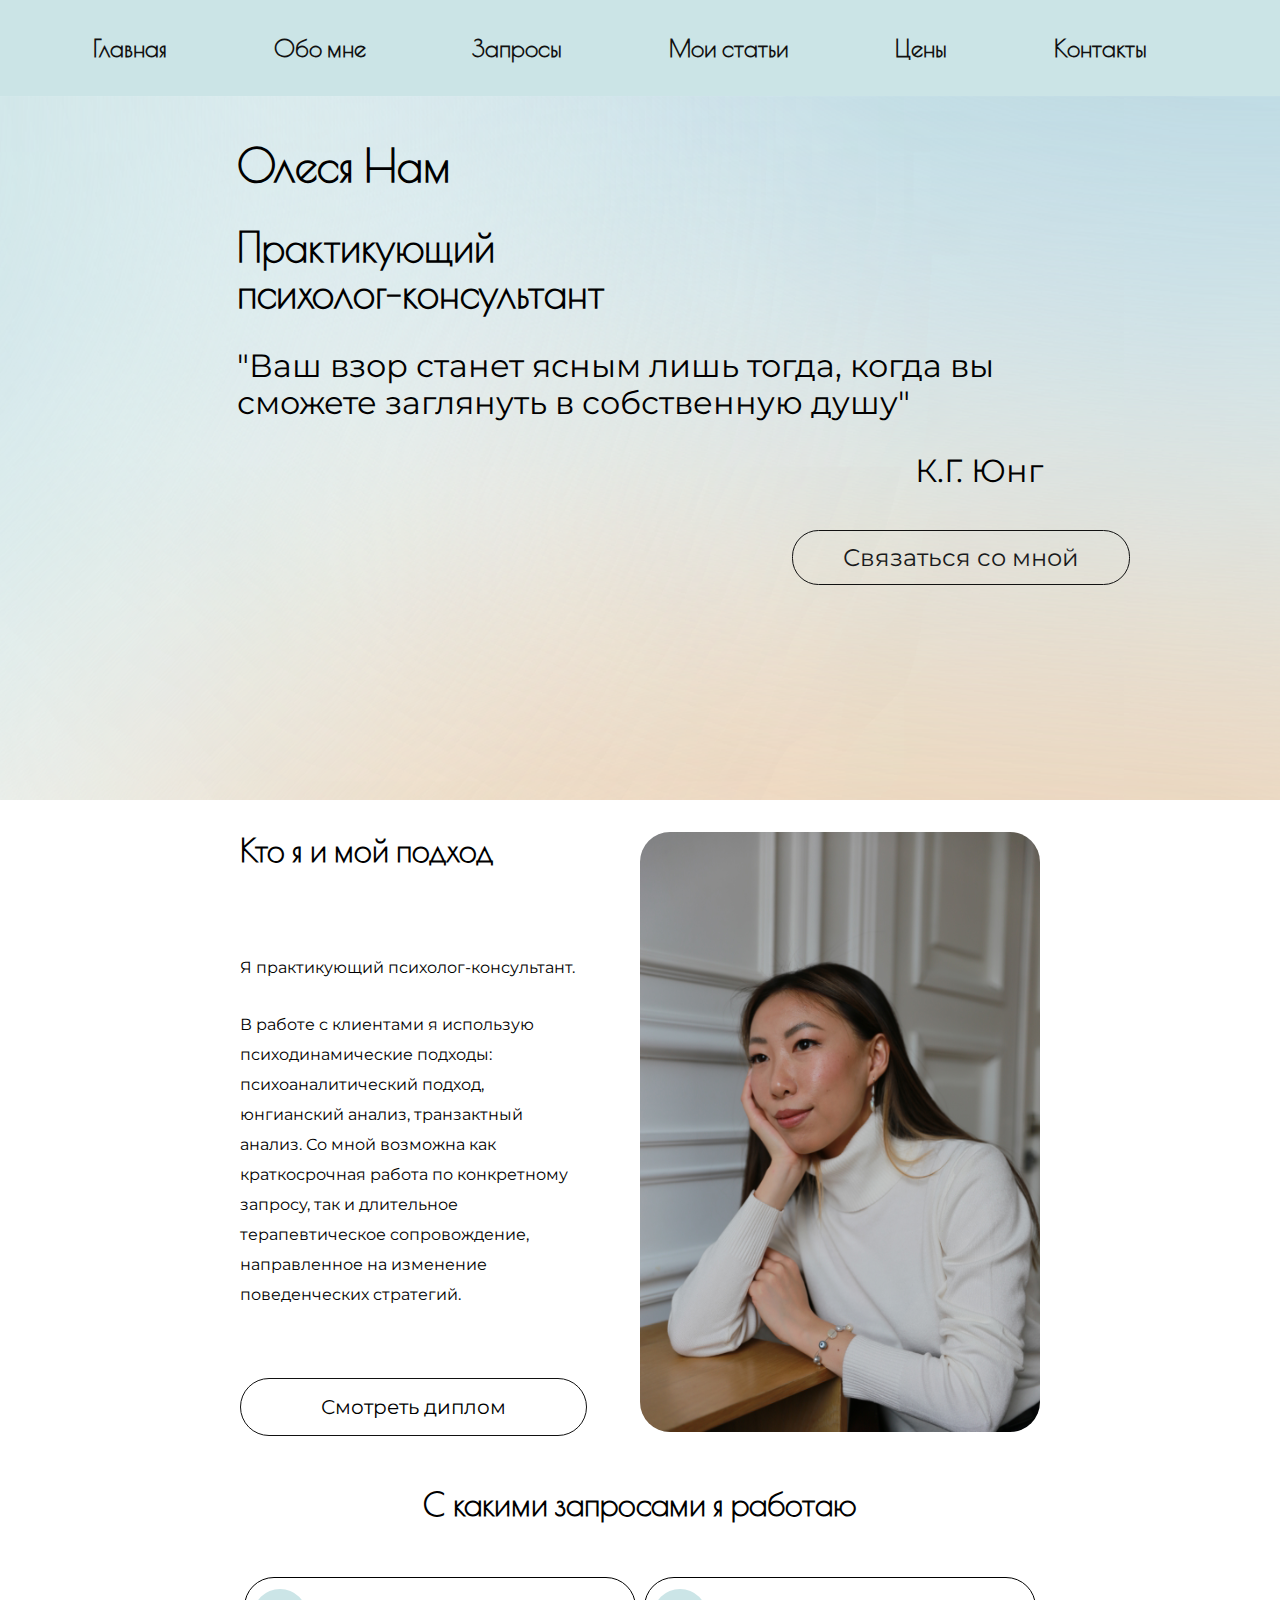
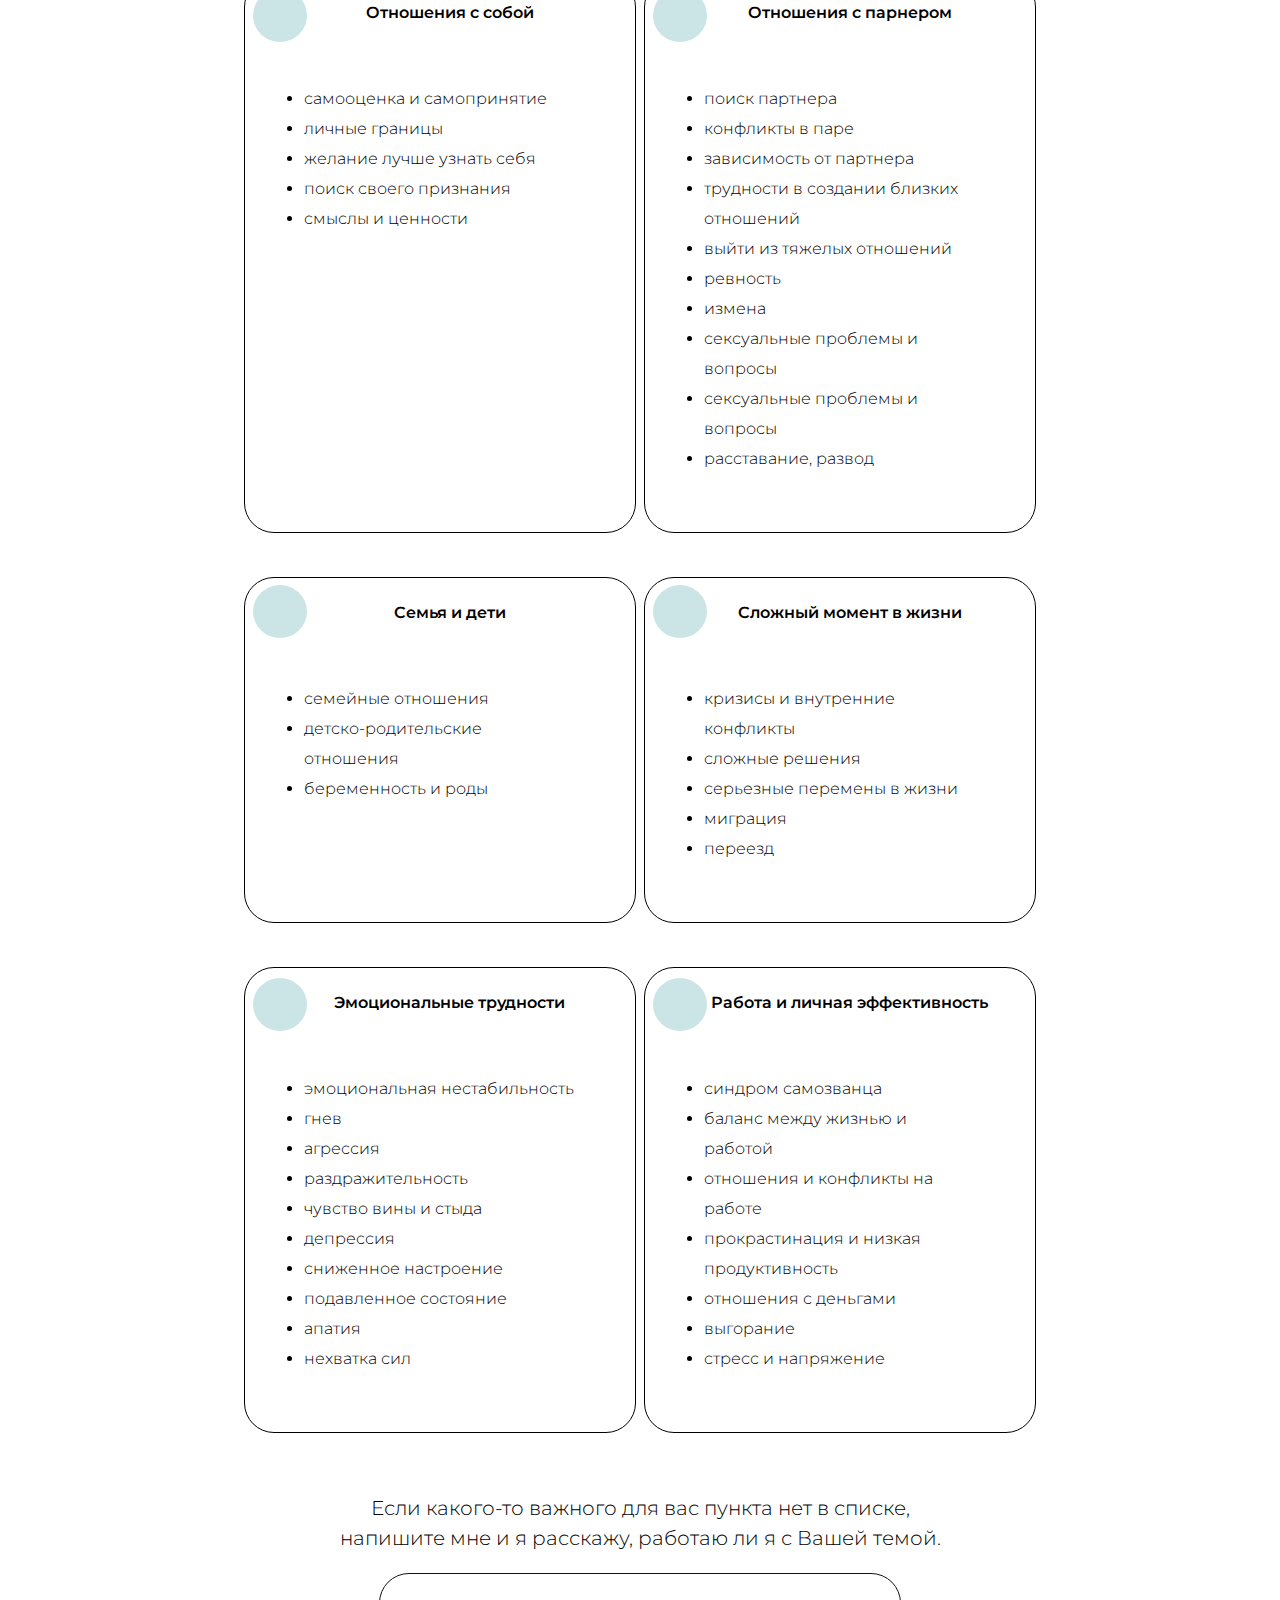
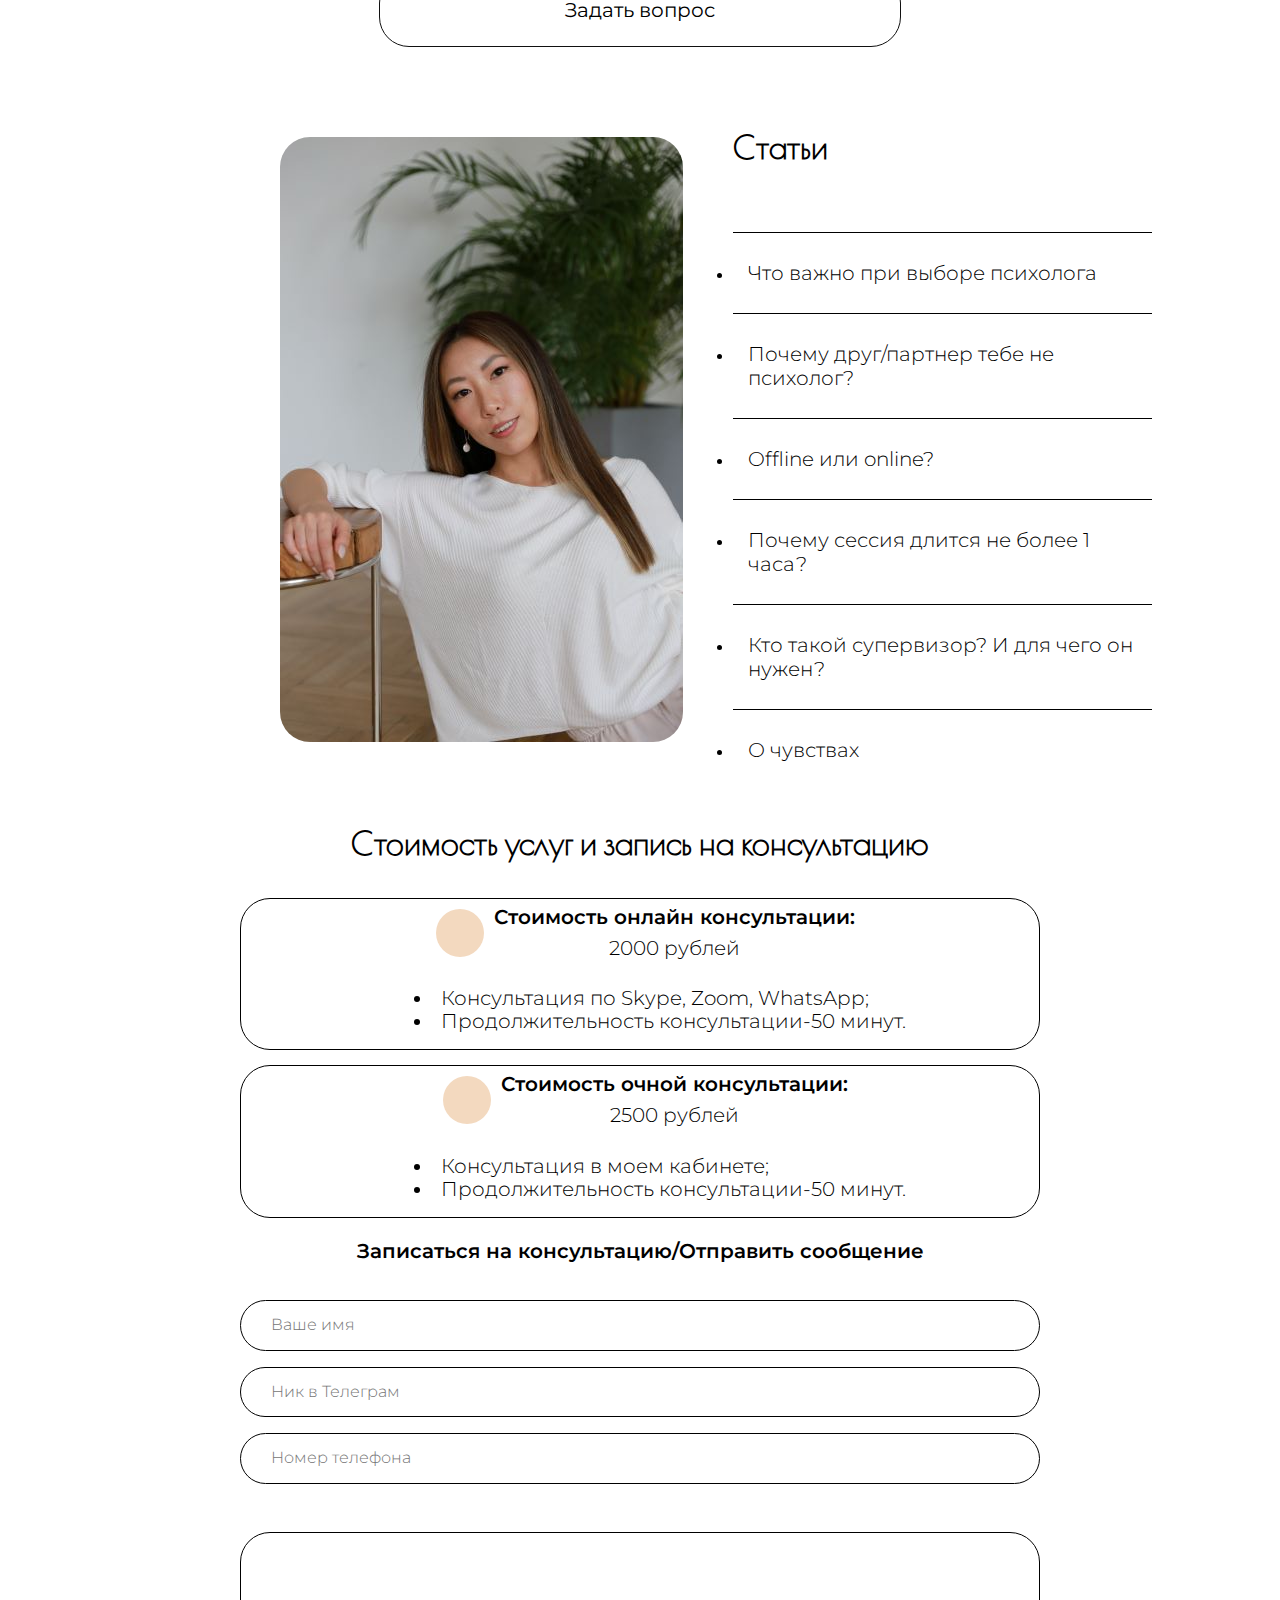
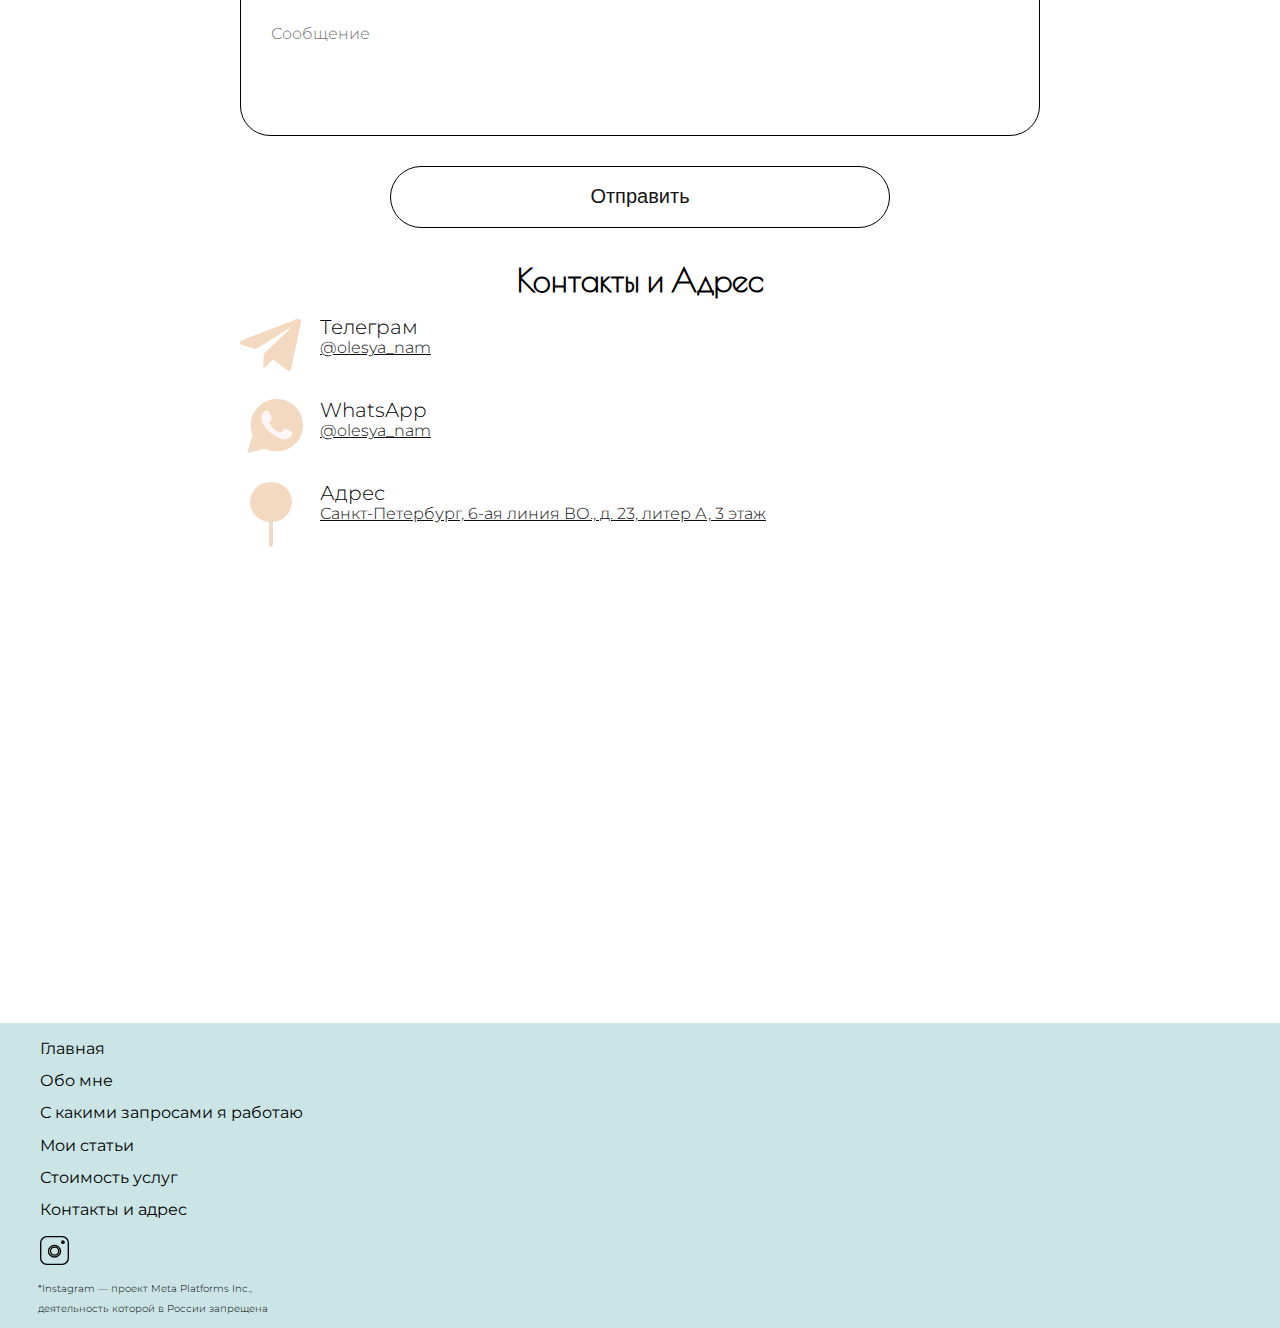
==== index.html @ f771e513 "add changes" ====
<!DOCTYPE html>
<html lang="ru">
  <head>
    <meta charset="UTF-8" />
    <meta http-equiv="X-UA-Compatible" content="IE=edge" />
    <meta name="viewport" content="width=device-width, initial-scale=1.0" />
    <link
      href="https://cdn.jsdelivr.net/npm/bootstrap@5.3.0-alpha3/dist/css/bootstrap.min.css"
      rel="stylesheet"
      integrity="sha384-KK94CHFLLe+nY2dmCWGMq91rCGa5gtU4mk92HdvYe+M/SXH301p5ILy+dN9+nJOZ"
      crossorigin="anonymous" />
    <link rel="stylesheet" href="assets/styles/normalize.css" />
    <link rel="stylesheet" href="assets/styles/style.css" />
    <link rel="preconnect" href="https://fonts.googleapis.com" />
    <link rel="preconnect" href="https://fonts.gstatic.com" crossorigin />
    <link
      href="https://fonts.googleapis.com/css2?family=Montserrat:wght@300&family=Poiret+One&display=swap"
      rel="stylesheet" />
    <title>Олеся Нам</title>
  </head>

  <body>
    <!-- 1Й БЛОК НАЧАЛО-->
    <header id="block1">
      <nav class="nav__header">
        <ul class="nav-bar">
          <li class="nav-links"><a href="#" target="_blank">Главная</a></li>
          <li class="nav-links">
            <a href="#about_me" target="_blank">Обо мне</a>
          </li>
          <li class="nav-links">
            <a href="#requests" target="_blank">Запросы</a>
          </li>
          <li class="nav-links">
            <a href="#articles" target="_blank">Мои статьи</a>
          </li>
          <li class="nav-links"><a href="#price" target="_blank">Цены</a></li>
          <li class="nav-links">
            <a href="#contacts" target="_blank">Контакты</a>
          </li>
        </ul>
      </nav>
      <!-- Гамбургер-меню...-->
      <div class="hamburger-menu">
        <input id="menu__toggle" type="checkbox" />
        <label class="menu__btn-header" for="menu__toggle">
          <span></span>
        </label>
        <ul class="menu__box">
          <li>
            <a class="menu__item menu__item-burg-2" href="#" target="_blank"
              >главная</a
            >
          </li>
          <li>
            <a
              class="menu__item menu__item-burg"
              href="#about_me"
              target="_blank"
              >обо мне</a
            >
          </li>
          <li>
            <a
              class="menu__item menu__item-burg"
              href="#requests"
              target="_blank"
              >с какими запросами я работаю</a
            >
          </li>
          <li>
            <a
              class="menu__item menu__item-burg"
              href="#articles"
              target="_blank"
              >мои статьи</a
            >
          </li>
          <li>
            <a class="menu__item menu__item-burg" href="#price" target="_blank"
              >цены</a
            >
          </li>
          <li>
            <a
              class="menu__item menu__item-burg"
              href="#contacts"
              target="_blank"
              >Контакты</a
            >
          </li>
        </ul>
      </div>

      <div class="section-1st-block">
        <div class="presentation">
          <div class="presentation presentation__name">Олеся Нам</div>
          <div class="presentation presentation__profession">
            <div class="presentation__profession-1">Практикующий</div>
            <div class="presentation__profession-2">психолог-консультант</div>
          </div>
          <blockquote class="presentation presentation__quote">
            "Ваш взор станет ясным лишь тогда, когда вы сможете заглянуть в
            собственную душу"
          </blockquote>
          <div class="presentation presentation__quote-author">К.Г. Юнг</div>
        </div>
        <div class="btn__presentation-block">
          <a
            class="btn btn__presentation"
            href="https://wa.me/9319704580"
            target="_blank"
            >Связаться со мной</a
          >
        </div>
      </div>
    </header>
    <!-- блок ОБО МНЕ -->
    <section id="about_me" class="about_me">
      <div class="container">
        <div class="information">
          <h2>Кто я и мой подход</h2>
          <div class="text">
            <p>Я практикующий психолог-консультант.</p>
            <p>
              В работе с клиентами я использую психодинамические подходы:
              психоаналитический подход, юнгианский анализ, транзактный анализ.
              Со мной возможна как краткосрочная работа по конкретному запросу,
              так и длительное терапевтическое сопровождение, направленное на
              изменение поведенческих стратегий.
            </p>
          </div>

          <a href="./indexdiplom.html">Смотреть диплом</a>
        </div>
        <div class="photo">
          <img src="assets/images/IMG_8323.JPG" alt="photo of Lesya" />
        </div>
      </div>
    </section>
    <!-- конец блока ОБО МНЕ -->
    <!-- блок С КАКИМИ ЗАПРОСАМИ Я РАБОТАЮ-->

    <section id="requests" class="i_work_with">
      <div class="container">
        <h2>С какими запросами я работаю</h2>

        <div class="cards">
          <div class="card self">
            <svg
              class="ellipse_blue"
              width="54"
              height="54"
              viewBox="0 0 54 54"
              fill="none"
              xmlns="http://www.w3.org/2000/svg">
              <ellipse cx="27" cy="26.5" rx="27" ry="26.5" fill="#CBE5E7" />
            </svg>
            <h3>Отношения с собой</h3>
            <ul class="list">
              <li>самооценка и самопринятие</li>
              <li>личные границы</li>
              <li>желание лучше узнать себя</li>
              <li>поиск своего признания</li>
              <li>смыслы и ценности</li>
            </ul>
          </div>

          <div class="card partner">
            <svg
              class="ellipse_blue"
              width="54"
              height="54"
              viewBox="0 0 54 54"
              fill="none"
              xmlns="http://www.w3.org/2000/svg">
              <ellipse cx="27" cy="26.5" rx="27" ry="26.5" fill="#CBE5E7" />
            </svg>
            <h3>Отношения с парнером</h3>
            <ul class="list">
              <li>поиск партнера</li>
              <li>конфликты в паре</li>
              <li>зависимость от партнера</li>
              <li>трудности в создании близких отношений</li>
              <li>выйти из тяжелых отношений</li>
              <li>ревность</li>
              <li>измена</li>
              <li>сексуальные проблемы и вопросы</li>
              <li>сексуальные проблемы и вопросы</li>
              <li>расставание, развод</li>
            </ul>
          </div>
          <div class="card family">
            <svg
              class="ellipse_blue"
              width="54"
              height="54"
              viewBox="0 0 54 54"
              fill="none"
              xmlns="http://www.w3.org/2000/svg">
              <ellipse cx="27" cy="26.5" rx="27" ry="26.5" fill="#CBE5E7" />
            </svg>
            <h3>Семья и дети</h3>
            <ul class="list">
              <li>семейные отношения</li>
              <li>детско-родительские отношения</li>
              <li>беременность и роды</li>
            </ul>
          </div>

          <div class="card hard-time">
            <svg
              class="ellipse_blue"
              width="54"
              height="54"
              viewBox="0 0 54 54"
              fill="none"
              xmlns="http://www.w3.org/2000/svg">
              <ellipse cx="27" cy="26.5" rx="27" ry="26.5" fill="#CBE5E7" />
            </svg>
            <h3>Сложный момент в жизни</h3>
            <ul class="list">
              <li>кризисы и внутренние конфликты</li>
              <li>сложные решения</li>
              <li>серьезные перемены в жизни</li>
              <li>миграция</li>
              <li>переезд</li>
            </ul>
          </div>

          <div class="card emotions">
            <svg
              class="ellipse_blue"
              width="54"
              height="54"
              viewBox="0 0 54 54"
              fill="none"
              xmlns="http://www.w3.org/2000/svg">
              <ellipse cx="27" cy="26.5" rx="27" ry="26.5" fill="#CBE5E7" />
            </svg>
            <h3>Эмоциональные трудности</h3>
            <ul class="list">
              <li>эмоциональная нестабильность</li>
              <li>гнев</li>
              <li>агрессия</li>
              <li>раздражительность</li>
              <li>чувство вины и стыда</li>
              <li>депрессия</li>
              <li>сниженное настроение</li>
              <li>подавленное состояние</li>
              <li>апатия</li>
              <li>нехватка сил</li>
            </ul>
          </div>

          <div class="card work">
            <svg
              class="ellipse_blue"
              width="54"
              height="54"
              viewBox="0 0 54 54"
              fill="none"
              xmlns="http://www.w3.org/2000/svg">
              <ellipse cx="27" cy="26.5" rx="27" ry="26.5" fill="#CBE5E7" />
            </svg>
            <h3>Работа и личная эффективность</h3>
            <ul class="list">
              <li>синдром самозванца</li>
              <li>баланс между жизнью и работой</li>
              <li>отношения и конфликты на работе</li>
              <li>прокрастинация и низкая продуктивность</li>
              <li>отношения с деньгами</li>
              <li>выгорание</li>
              <li>стресс и напряжение</li>
            </ul>
          </div>
        </div>
        <div class="question">
          <p>
            Если какого-то важного для вас пункта нет в списке, напишите мне и я
            расскажу, работаю ли я с Вашей темой.
          </p>

          <a href="#contacts">Задать вопрос</a>
        </div>
      </div>
    </section>
    <!-- конец блока С КАКИМИ ЗАПРОСАМИ Я РАБОТАЮ-->

    <!--Начало блока Отзывы-->

    <div id="feedbacks">
      <div class="feedbacks-text">
        <h2 class="feedbacks-text__h2">Отзывы</h2>
      </div>

      <div class="feedbacks">
        <div class="container-sm align-items-center">
          <div id="carouselExample" class="carousel slide">
            <div class="carousel-inner">
              <div class="carousel-item active">
                <div class="row row-cols-3">
                  <div class="col">
                    <img
                      src="assets/images/feedbacks.png"
                      class="d-block w-100"
                      alt="feedback" />
                  </div>
                  <div class="col">
                    <img
                      src="assets/images/feedbacks.png"
                      class="d-block w-100"
                      alt="feedback" />
                  </div>
                  <div class="col">
                    <img
                      src="assets/images/feedbacks.png"
                      class="d-block w-100"
                      alt="feedback" />
                  </div>
                </div>
              </div>
              <div class="carousel-item">
                <div class="row row-cols-3">
                  <div class="col">
                    <img
                      src="assets/images/feedbacks.png"
                      class="d-block w-100"
                      alt="feedback" />
                  </div>
                  <div class="col">
                    <img
                      src="assets/images/feedbacks.png"
                      class="d-block w-100"
                      alt="feedback" />
                  </div>
                  <div class="col">
                    <img
                      src="assets/images/feedbacks.png"
                      class="d-block w-100"
                      alt="feedback" />
                  </div>
                </div>
              </div>
              <div class="carousel-item">
                <div class="row row-cols-3">
                  <div class="col">
                    <img
                      src="assets/images/feedbacks.png"
                      class="d-block w-100"
                      alt="feedback" />
                  </div>
                  <div class="col">
                    <img
                      src="assets/images/feedbacks.png"
                      class="d-block w-100"
                      alt="feedback" />
                  </div>
                  <div class="col">
                    <img
                      src="assets/images/feedbacks.png"
                      class="d-block w-100"
                      alt="feedback" />
                  </div>
                </div>
              </div>
            </div>
            <button
              class="carousel-control-prev"
              type="button"
              data-bs-target="#carouselExample"
              data-bs-slide="prev">
              <span
                class="carousel-control-prev-icon"
                aria-hidden="true"></span>
              <span class="visually-hidden">Previous</span>
            </button>
            <button
              class="carousel-control-next"
              type="button"
              data-bs-target="#carouselExample"
              data-bs-slide="next">
              <span
                class="carousel-control-next-icon"
                aria-hidden="true"></span>
              <span class="visually-hidden">Next</span>
            </button>
          </div>
        </div>
      </div>

      <div class="feedbacks-tablet">
        <div class="container-sm align-items-center">
          <div id="carouselExample2" class="carousel slide">
            <div class="carousel-inner">
              <div class="carousel-item active">
                <div class="row row-cols-2">
                  <div class="col">
                    <img
                      src="assets/images/feedbacks.png"
                      class="d-block w-100"
                      alt="feedback" />
                  </div>
                  <div class="col">
                    <img
                      src="assets/images/feedbacks.png"
                      class="d-block w-100"
                      alt="feedback" />
                  </div>
                </div>
              </div>
              <div class="carousel-item">
                <div class="row row-cols-2">
                  <div class="col">
                    <img
                      src="assets/images/feedbacks.png"
                      class="d-block w-100"
                      alt="feedback" />
                  </div>
                  <div class="col">
                    <img
                      src="assets/images/feedbacks.png"
                      class="d-block w-100"
                      alt="feedback" />
                  </div>
                </div>
              </div>
              <div class="carousel-item">
                <div class="row row-cols-2">
                  <div class="col">
                    <img
                      src="assets/images/feedbacks.png"
                      class="d-block w-100"
                      alt="feedback" />
                  </div>
                  <div class="col">
                    <img
                      src="assets/images/feedbacks.png"
                      class="d-block w-100"
                      alt="feedback" />
                  </div>
                </div>
              </div>
            </div>
            <button
              class="carousel-control-prev"
              type="button"
              data-bs-target="#carouselExample2"
              data-bs-slide="prev">
              <span
                class="carousel-control-prev-icon"
                aria-hidden="true"></span>
              <span class="visually-hidden">Previous</span>
            </button>
            <button
              class="carousel-control-next"
              type="button"
              data-bs-target="#carouselExample2"
              data-bs-slide="next">
              <span
                class="carousel-control-next-icon"
                aria-hidden="true"></span>
              <span class="visually-hidden">Next</span>
            </button>
          </div>
        </div>
      </div>

      <div class="feedbacks-phone">
        <div class="container-sm align-items-center">
          <div id="carouselExample3" class="carousel slide">
            <div class="carousel-inner">
              <div class="carousel-item active">
                <div class="row row-cols-1">
                  <div class="col">
                    <img
                      src="assets/images/feedbacks-f.png"
                      class="d-block w-100"
                      alt="feedback" />
                  </div>
                </div>
              </div>
              <div class="carousel-item">
                <div class="row row-cols-1">
                  <div class="col">
                    <img
                      src="assets/images/feedbacks-f.png"
                      class="d-block w-100"
                      alt="feedback" />
                  </div>
                </div>
              </div>
              <div class="carousel-item">
                <div class="row row-cols-1">
                  <div class="col img1">
                    <img
                      src="assets/images/feedbacks-f.png"
                      class="d-block w-100"
                      alt="feedback" />
                  </div>
                </div>
              </div>
            </div>
            <button
              class="carousel-control-prev"
              type="button"
              data-bs-target="#carouselExample3"
              data-bs-slide="prev">
              <span
                class="carousel-control-prev-icon"
                aria-hidden="true"></span>
              <span class="visually-hidden">Previous</span>
            </button>
            <button
              class="carousel-control-next"
              type="button"
              data-bs-target="#carouselExample3"
              data-bs-slide="next">
              <span
                class="carousel-control-next-icon"
                aria-hidden="true"></span>
              <span class="visually-hidden">Next</span>
            </button>
          </div>
        </div>
      </div>
    </div>

    <!--Конец блока Отзывы-->

    <!-- Начало 5 блока Катя -->
    <div id="articles">
      <div class="article-wrapper">
        <div class="img">
          <img
            class="img__article"
            src="assets/images/IMG_8324.jpg"
            alt="Фотография Олеси" />
        </div>
        <div class="article">
          <h2 class="article__h2">Статьи</h2>
          <ul class="art">
            <li class="art__li">
              <a class="art__h" href="./index1.html" target="_blank"
                >Что важно при выборе психолога</a
              >
            </li>
            <li class="art__li">
              <a class="art__h" href="./index2.html" target="_blank"
                >Почему друг/партнер тебе не психолог?</a
              >
            </li>
            <li class="art__li">
              <a class="art__h" href="./index3.html" target="_blank"
                >Offline или online?</a
              >
            </li>
            <li class="art__li">
              <a class="art__h" href="./index4.html" target="_blank">
                Почему сессия длится не более 1 часа?</a
              >
            </li>
            <li class="art__li">
              <a class="art__h" href="./index5.html" target="_blank">
                Кто такой супервизор? И для чего он нужен?</a
              >
            </li>
            <li class="art__li">
              <a class="art__h" href="./index6.html" target="_blank"
                >О чувствах</a
              >
            </li>
          </ul>
        </div>
      </div>
    </div>
    <!-- Окончание 5 блока Катя -->

    <!--Начало Блока Стоимость (Анна Крючкова) -->

    <div id="price" class="container">
      <h2 class="price-h2">Стоимость услуг и запись на консультацию</h2>
      <!--Блок price-->
      <div class="price">
        <!--Вложенный блок price-online-->
        <div class="price-online">
          <!--Вложенный блок price-icon-->
          <div class="price-icon">
            <!--Элемент блока price-icon-->
            <img
              class="price-icon__price-icon-img"
              src="./assets/images/Ellipse9.svg"
              alt="Иконка" />
          </div>
          <!--Вложенный блок headline-price-->
          <div class="headline-price">
            <!--Элемент блока price-->
            <h3 class="price__h3">Стоимость онлайн консультации:</h3>
            <h4 class="price__h4">2000 рублей</h4>
          </div>
          <!--Вложенный блок details (БЭМ)*/-->
          <div class="details">
            <ul class="details__list">
              <li class="details__item">
                Консультация по Skype, Zoom, WhatsApp;
              </li>
              <li class="details__item">
                Продолжительность консультации-50 минут.
              </li>
            </ul>
          </div>
        </div>
        <!--/*Вложенный блок price-offline*/-->
        <div class="price-offline">
          <div class="price-icon">
            <img
              class="price-icon__price-icon-img"
              src="./assets/images/Ellipse9.svg"
              alt="Иконка" />
          </div>
          <div class="price__headline-price">
            <h3 class="price__h3">Стоимость очной консультации:</h3>
            <h4 class="price__h4">2500 рублей</h4>
          </div>
          <!--Вложенный блок details (БЭМ)*/-->
          <div class="details">
            <ul class="details__list">
              <li class="details__item">Консультация в моем кабинете;</li>
              <li class="details__item">
                Продолжительность консультации-50 минут.
              </li>
            </ul>
          </div>
        </div>
        <!--/*Вложенный блок form-accomodation*/-->
        <div class="form-accomodation">
          <div class="accomodation">
            <h3 class="price__h3">
              Записаться на консультацию/Отправить сообщение
            </h3>
          </div>
          <!--/*Вложенный блок form-accomodation-contacts*/-->
          <div class="form-accomodation-contacts">
            <div class="form-accomodation-contacts__name">
              <input type="text" class="input-name" placeholder="Ваше имя" />
            </div>

            <div class="form-accomodation-contacts__mail">
              <input
                type="text"
                class="input-mail"
                placeholder="Ник в Телеграм" />
            </div>

            <div class="form-accomodation-contacts__messenger">
              <input
                type="text"
                class="input-messenger"
                placeholder="Номер телефона" />
            </div>
          </div>
          <div class="form-accomodation-contacts__text-message">
            <input
              type="text"
              class="input-text-message"
              placeholder="Сообщение" />
          </div>
          <div class="form-accomodation-contacts__send-form">
            <button class="button-send-form">Отправить</button>
          </div>
        </div>
      </div>
    </div>
    <!--Окончание Блока Стоимость (Анна Крючкова) -->
    <!--Начало блока Contacts block-->
    <section class="contacts-block" id="contacts">
      <h2 class="contacts-block__title">Контакты и Адрес</h2>
      <img
        src="./assets/images/Телеграм.svg"
        alt="Телеграм"
        class="contacts-block__icon-1" />
      <img
        src="./assets/images/up.svg"
        alt="WhatsApp"
        class="contacts-block__icon-2" />
      <img
        src="./assets/images/Адрес.svg"
        alt="Адрес"
        class="contacts-block__icon-3" />
      <div class="contacts-block__social-media-1">
        <p class="contacts-block__text">Телеграм</p>
        <a
          href="https://t.me/olesya_nam"
          target="_blank"
          class="contacts-block__link"
          >@olesya_nam</a
        >
      </div>
      <div class="contacts-block__social-media-2">
        <p class="contacts-block__text">WhatsApp</p>
        <a
          href="https://wa.me/9319704580"
          target="_blank"
          class="contacts-block__link"
          >@olesya_nam</a
        >
      </div>
      <div class="contacts-block__social-media-3">
        <p class="contacts-block__text">Адрес</p>
        <a href="#map" class="contacts-block__link"
          >Санкт-Петербург, 6-ая линия ВО., д. 23, литер А, 3 этаж</a
        >
      </div>
      <div class="contacts-block__map">
        <iframe
          src="https://yandex.ru/map-widget/v1/?um=constructor%3Ab49593fc2a0d039268f9a0a605ade99fd08750a9d8d406e2eda9ea5788ca8ebf&amp;source=constructor"
          width="100%"
          height="100%"
          id="map"
          frameborder="0"></iframe>
      </div>
    </section>
    <!--окончание блока Contacts block-->

    <!--начало блока Footer-->
    <footer class="footer">
      <nav class="footer__menu">
        <ul class="footer__menu-items">
          <li class="footer__menu-item">
            <a href="#block1" target="_blank" class="footer__menu-item"
              >Главная</a
            >
          </li>
          <li class="footer__menu-item">
            <a href="#about_me" target="_blank" class="footer__menu-item"
              >Обо мне</a
            >
          </li>
          <li class="footer__menu-item">
            <a href="#requests" target="_blank" class="footer__menu-item"
              >С какими запросами я работаю</a
            >
          </li>
          <li class="footer__menu-item">
            <a href="#articles" target="_blank" class="footer__menu-item"
              >Мои статьи</a
            >
          </li>
          <li class="footer__menu-item">
            <a href="#price" target="_blank" class="footer__menu-item"
              >Стоимость услуг</a
            >
          </li>
          <li class="footer__menu-item">
            <a href="#contacts" target="_blank" class="footer__menu-item"
              >Контакты и адрес</a
            >
          </li>
        </ul>
        <nav class="footer__menu">
          <div class="footer__menu-items2">
            <a
              href="https://www.instagram.com/lesya_nam/?igshid=YmMyMTA2M2Y%3D"
              class="footer__menu-item"
              target="_blank"
              ><img
                src="./assets/images/Group4@2x.svg"
                alt="instagram"
                class="footer__menu-item-img1" />
            </a>
          </div>
        </nav>
        <p class="footer__menu-info">
          *Instagram — проект Meta Platforms Inc., <br />
          деятельность которой в России запрещена
        </p>
      </nav>
    </footer>
    <!--окончание блока Footer-->
    <script
      src="https://cdn.jsdelivr.net/npm/bootstrap@5.3.0-alpha3/dist/js/bootstrap.bundle.min.js"
      integrity="sha384-ENjdO4Dr2bkBIFxQpeoTz1HIcje39Wm4jDKdf19U8gI4ddQ3GYNS7NTKfAdVQSZe"
      crossorigin="anonymous"></script>
  </body>
</html>
---- assets/styles/style.css ----
@charset "UTF-8";
/* 1й блок НАЧАЛО */
.nav__header {
  max-width: 120em;
  width: 100%;
  height: 6em;
  background-color: #cbe4e6;
  margin: 0 auto;
}

.nav-bar {
  display: flex;
  justify-content: space-around;
  align-items: center;
  height: 100%;
  max-width: 100em;
  margin: 0 auto;
  padding-right: 80px;
}

.nav-links {
  list-style-type: none;
  padding: 15px;
  text-decoration: none;
  font-style: normal;
  font-weight: 600;
  font-size: 32px;
  line-height: 20px;
  font-family: "Poiret one", cursive;
  color: rgb(0, 0, 0);
}

a {
  text-decoration: none;
  color: #111111;
}

.nav-links:hover {
  color: #453a60;
  text-decoration: underline;
}

/* меню бургер НАЧАЛО */
/* скрываем чекбокс */
#menu__toggle {
  opacity: 0;
  position: fixed;
  top: 5px;
  left: 15px;
}

/* стилизуем кнопку */
.menu__btn-header {
  display: flex;
  align-items: center;
  position: fixed;
  top: 23px;
  left: 40px;
  width: 40px;
  height: 26px;
  z-index: 1;
}

/* добавляем "гамбургер" */
.menu__btn-header > span,
.menu__btn-header > span::before,
.menu__btn-header > span::after {
  display: block;
  position: absolute;
  width: 100%;
  height: 2px;
  background-color: #0b0b0b;
}

.menu__btn-header > span::before {
  content: "";
  top: -8px;
}

.menu__btn-header > span::after {
  content: "";
  top: 8px;
}

/* контейнер меню */
.menu__box {
  display: block;
  position: fixed;
  visibility: hidden;
  top: 0;
  margin-top: 60px;
  left: -100%;
  width: 80%;
  height: auto;
  list-style: none;
  text-align: left;
  background-color: #cde2e7;
  box-shadow: 1px 0px 6px #dbcec0;
  z-index: 1;
}

/* элементы меню */
.menu__item-burg {
  display: block;
  margin: 10px;
  padding: 7px 15px;
  color: #0b0b0b;
  font-family: "Poiret one", cursive;
  font-size: 1em;
  font-weight: 700;
  text-decoration: none;
  text-transform: uppercase;
  border: solid 0.05em #d7f0f3;
  border-radius: 2em;
}

.menu__item-burg:hover {
  background-color: #dce3e0;
}

.menu__item-burg-2:hover {
  background-color: #dce3e0;
}

#menu__toggle:checked ~ .menu__btn-header > span {
  transform: rotate(45deg);
}

#menu__toggle:checked ~ .menu__btn-header > span::before {
  top: 0;
  transform: rotate(0);
}

#menu__toggle:checked ~ .menu__btn-header > span::after {
  top: 0;
  transform: rotate(90deg);
}

#menu__toggle:checked ~ .menu__box {
  visibility: visible;
  left: 100px;
}

.menu__btn-header > span,
.menu__btn-header > span::before,
.menu__btn-header > span::after {
  transition-duration: 0.25s;
}

.menu__box {
  transition-duration: 0.25s;
}

.menu__item-burg,
.menu__item-burg-2 {
  transition-duration: 0.25s;
}

/* меню бургер ОКОНЧАНИЕ */
.section-1st-block {
  max-width: 120em;
  width: 100%;
  height: 44em;
  background-image: url(../../assets/images/Maskgroup.svg);
  background-repeat: no-repeat;
  font-family: "Poiret one", cursive;
  font-weight: 600;
  margin: 0 auto;
}

/* Первый блок СОДЕРЖАНИЕ */
.presentation {
  display: flex;
  flex-direction: column;
  max-width: 63em;
  margin-left: 120px;
  padding: 15px;
}

.presentation__name {
  /* Имя */
  font-size: 45px;
  margin-top: 100px;
}

.presentation__profession {
  display: flex;
  flex-direction: row;
  font-size: 3em;
}

.presentation__profession-2 {
  margin-left: 15px;
}

.presentation__quote {
  /* Цитата */
  font-size: 2em;
  font-family: "Montserrat", sans-serif;
  font-weight: 400;
}

.presentation__quote-author {
  /* Автор */
  font-size: 2em;
  font-family: "Montserrat", sans-serif;
  font-weight: 400;
  align-items: flex-end;
}

/* Положение кнопки первого блока */
.btn__presentation-block {
  display: flex;
  max-width: 110em;
  padding-right: 150px;
  margin-bottom: 150px;
  justify-content: flex-end;
}

/* Стили кнопки первого блока */
.btn__presentation {
  display: flex;
  justify-content: center;
  align-items: center;
}

/* Стили кнопки ОБЩИЕ */
.btn {
  cursor: pointer;
  border: 1px solid #111111;
  border-radius: 1.1em;
  background-color: transparent;
  height: 2.2em;
  width: 14em;
  color: #1a1b1c;
  font-size: 1.5em;
  font-family: "Montserrat", sans-serif;
  font-weight: 400;
}

.btn:hover {
  background-color: #cce2e8;
  transition: 0.7s;
}

/* МЕДИАЗАПРОСЫ */
@media (min-width: 1501px) {
  .hamburger-menu {
    display: none;
  }
}
@media (min-width: 901px) and (max-width: 1500px) {
  .hamburger-menu {
    display: none;
  }
  .nav__header {
    width: 100%;
  }
  .nav-links {
    font-size: 24px;
  }
  .section-1st-block {
    width: 100%;
    height: 44em;
    background-image: url(../../assets/images/background1500.png);
  }
  .presentation {
    width: 80%;
    margin: 0 auto 0 auto;
    padding-top: 22px;
    padding-bottom: 10px;
  }
  .presentation__profession {
    flex-direction: column;
    font-size: 2.5em;
  }
  .presentation__profession-2 {
    margin-left: 0;
  }
  .btn__presentation {
    margin-top: 20px;
  }
}
@media (min-width: 641px) and (max-width: 900px) {
  .nav__header {
    max-width: 56.25em;
    width: 100%;
  }
  .nav-links {
    display: none;
  }
  .section-1st-block {
    width: 100%;
    height: 700px;
    background-image: url(../../assets/images/background900.png);
    margin-top: -25px;
  }
  .presentation {
    margin-left: 20px;
  }
  .presentation__name {
    margin-top: 30px;
    font-size: 80px;
  }
  .presentation__profession {
    flex-direction: column;
    font-size: 2.5em;
  }
  .presentation__profession-2 {
    margin-left: 0;
  }
  .btn__presentation-block {
    padding-top: -8px;
  }
}
@media (max-width: 640px) {
  .nav-links {
    display: none;
  }
  .nav__header {
    width: 100%;
  }
  .section-1st-block {
    width: 100%;
    height: 46em;
    background-image: url(../../assets/images/background650.png);
    margin-top: -25px;
  }
  .presentation {
    margin-left: 15px;
  }
  .presentation__name {
    margin-top: 20px;
    font-size: 50px;
  }
  .presentation__profession {
    flex-direction: column;
    font-size: 2.5em;
  }
  .presentation__profession-2 {
    margin-left: 0;
  }
  .btn__presentation-block {
    padding-right: 50px;
    margin: 0 auto 30px auto;
  }
  .btn__presentation {
    width: 11em;
    height: 2.5em;
  }
  .presentation__quote-author {
    padding-right: 30px;
    padding-left: 15px;
  }
}
@media (max-width: 490px) {
  .presentation__name {
    margin-top: -10px;
    font-size: 60px;
  }
  .presentation__profession {
    flex-direction: column;
    font-size: 2em;
  }
}
@media (max-width: 445px) {
  .menu__box {
    height: auto;
    margin-left: 20px;
    width: 80%;
  }
  .menu__btn-header {
    top: 20px;
    left: 20px;
    width: 40px;
    height: 26px;
    z-index: 1;
  }
  .menu__item-burg {
    margin-left: -20px;
    padding: 15px;
    font-size: 12px;
    font-weight: 600;
  }
  #menu__toggle:checked ~ .menu__box {
    visibility: visible;
    left: 15px;
  }
  .section-1st-block {
    margin-top: -25px;
    height: 44em;
  }
  .presentation {
    margin-left: -5px;
    padding-top: 30px;
  }
  .presentation__profession {
    font-size: 2em;
  }
  .presentation__name {
    margin-top: -20px;
    font-size: 50px;
  }
  .presentation__quote {
    /* Цитата */
    font-size: 1.2em;
    margin-top: 10px;
  }
  .presentation__quote-author {
    padding-right: 30px;
    padding-left: 15px;
    margin-top: -30px;
    font-size: 1em;
  }
  .btn__presentation-block {
    padding: 20px;
    margin: auto;
  }
}
@media (max-width: 300px) {
  .presentation {
    margin-left: -5px;
    padding-top: 5px;
  }
  .btn__presentation {
    width: 11em;
    height: 3em;
  }
  .menu__box {
    height: auto;
    margin-left: 10px;
    width: 70%;
  }
}
/* 1й блок ОКОНЧАНИЕ */
/* блок ОБО МНЕ */
.about_me .container {
  max-width: 1440px;
  margin: 0 auto;
  width: 100%;
  padding-left: 30px;
  padding-right: 30px;
  margin-top: 2em;
  font-family: "Montserrat", sans-serif;
  font-style: normal;
  font-weight: 400;
  text-align: left;
  display: flex;
}
.about_me .container .information {
  min-width: 70%;
  display: flex;
  flex-direction: column;
}
.about_me .container .information h2 {
  font-family: "Poiret One", cursive;
  font-weight: 600;
  font-size: 40px;
  line-height: 47px;
  margin-top: 0;
}
.about_me .container .information .text {
  padding-right: 5%;
}
.about_me .container .information .text p {
  font-size: 20px;
  line-height: 30px;
  padding-bottom: 3%;
}
.about_me .container .information a {
  border: 0.05em solid #111111;
  border-radius: 30px;
  align-self: center;
  text-decoration: none;
  color: #000000;
  font-weight: 400;
  font-size: 20px;
  line-height: 24px;
  padding-left: 5rem;
  padding-right: 5rem;
  padding-top: 1rem;
  padding-bottom: 1rem;
}
.about_me .container .information a:hover {
  background-color: #cce2e8;
  border: none;
}
.about_me .container .photo img {
  max-width: 100%;
  border-radius: 30px;
  justify-content: end;
}
@media (max-width: 1500px) {
  .about_me .container {
    max-width: 800px;
    display: grid;
    grid-template-columns: 1fr 1fr;
  }
  .about_me .container .information {
    justify-content: space-between;
  }
  .about_me .container .information h2 {
    font-size: 32px;
    line-height: 37px;
  }
  .about_me .container .information .text p {
    font-weight: 400;
    font-size: 16px;
    line-height: 30px;
    padding-right: 2em;
  }
  .about_me .container .information a {
    align-self: flex-start;
    font-size: 20px;
    line-height: 24px;
  }
  .about_me .container .photo img {
    max-width: 100%;
    border-radius: 30px;
    justify-content: center;
  }
}
@media (max-width: 900px) {
  .about_me .container {
    max-width: 600px;
    padding-left: 20px;
    padding-right: 0;
  }
  .about_me .container .information h2 {
    font-size: 30px;
    line-height: 35px;
  }
  .about_me .container .information .text p {
    font-size: 14px;
    line-height: 20px;
  }
  .about_me .container .information a {
    font-size: 16px;
    line-height: 20px;
    margin: 0;
    padding: 7%;
  }
}
@media (max-width: 640px) {
  .about_me .container {
    max-width: 480px;
    padding-left: 0;
    padding-right: 0;
    grid-template-columns: 1fr;
    justify-content: center;
  }
  .about_me .container .information {
    text-align: center;
  }
  .about_me .container .information h2 {
    font-size: 26px;
    line-height: 30px;
  }
  .about_me .container .information .text {
    padding-right: 0;
    margin-left: 10%;
    margin-right: 10%;
  }
  .about_me .container .information .text p {
    font-size: 14px;
    line-height: 20px;
    padding-right: 0;
  }
  .about_me .container .information a {
    font-size: 16px;
    line-height: 20px;
    padding: 0;
    padding-left: 10%;
    padding-right: 10%;
    padding-top: 2%;
    padding-bottom: 2%;
    align-self: center;
  }
  .about_me .container .photo {
    max-width: 70%;
    justify-self: center;
    margin-top: 5%;
  }
}

/* конец блока ОБО МНЕ */
/* блок С КАКИМИ ЗАПРОСАМИ Я РАБОТАЮ */
.i_work_with .container {
  max-width: 1440px;
  margin: 0 auto;
  width: 100%;
  padding-left: 30px;
  padding-right: 30px;
  margin-top: 50px;
  margin-bottom: 50px;
  font-family: "Montserrat", sans-serif;
  font-style: normal;
  font-weight: 400;
  text-align: center;
}
.i_work_with .container h2 {
  font-family: "Poiret one", cursive;
  font-weight: 600;
  font-size: 40px;
  line-height: 47px;
  margin-bottom: 50px;
}
.i_work_with .container .cards {
  grid-column: 1/4;
  display: grid;
  grid-template-columns: 1fr 1fr 1fr;
}
.i_work_with .container .cards .card {
  background: #FFFFFF;
  border: 1px solid #000000;
  border-radius: 30px;
  margin: 1%;
  position: relative;
  margin-bottom: 10%;
}
.i_work_with .container .cards .card .ellipse_blue {
  position: absolute;
  top: 2%;
  left: 2%;
}
.i_work_with .container .cards .card h3 {
  grid-column: 1/3;
  margin-top: 5%;
  font-weight: 600;
  font-size: 20px;
  line-height: 24px;
  margin-left: 5%;
}
.i_work_with .container .cards .card .list {
  grid-column: 1/3;
  margin-bottom: 15%;
  font-weight: 300;
  font-size: 20px;
  line-height: 30px;
  text-align: left;
  padding-left: 15%;
  padding-right: 15%;
  padding-top: 40px;
}
.i_work_with .container .question {
  grid-column: 1/4;
  display: grid;
  grid-template-columns: 2fr 1fr;
  font-weight: 300;
  font-size: 20px;
  line-height: 30px;
}
.i_work_with .container .question a {
  border: 0.05em solid #111111;
  border-radius: 30px;
  align-self: center;
  padding: 3%;
  text-decoration: none;
  color: #000000;
  font-weight: 400;
  font-size: 20px;
  line-height: 24px;
  width: 360px;
}
.i_work_with .container .question a:hover {
  background-color: #C8E2E5;
  border: none;
}
@media (max-width: 1500px) {
  .i_work_with .container {
    max-width: 800px;
  }
  .i_work_with .container h2 {
    font-size: 32px;
    line-height: 37px;
  }
  .i_work_with .container .cards {
    grid-template-columns: 1fr 1fr;
  }
  .i_work_with .container .cards .card h3 {
    font-size: 16px;
    line-height: 30px;
  }
  .i_work_with .container .cards .card .list {
    font-size: 16px;
    line-height: 30px;
  }
  .i_work_with .container .question {
    display: flex;
    flex-direction: column;
  }
  .i_work_with .container .question p {
    padding-left: 10%;
    padding-right: 10%;
  }
  .i_work_with .container .question a {
    padding-left: 10%;
    padding-right: 10%;
  }
}
@media (max-width: 900px) {
  .i_work_with .container {
    max-width: 600px;
    padding-left: 20px;
    padding-right: 20px;
  }
  .i_work_with .container h2 {
    font-size: 30px;
    line-height: 35px;
  }
  .i_work_with .container .cards .card {
    grid-template-columns: 1fr 6fr;
    margin: 0;
    margin-left: 5%;
    margin-bottom: 15%;
  }
  .i_work_with .container .cards .card h3 {
    font-size: 14px;
    line-height: 17px;
    margin-top: 8%;
    margin-left: 13%;
  }
  .i_work_with .container .cards .card .ellipse_blue {
    max-width: 35px;
    top: 0;
  }
  .i_work_with .container .cards .card .list {
    font-size: 14px;
    line-height: 20px;
  }
  .i_work_with .container .cards .question {
    display: flex;
    flex-direction: column;
  }
  .i_work_with .container .cards .question p {
    padding-left: 10%;
    padding-right: 10%;
  }
  .i_work_with .container .cards .question a {
    padding-left: 10%;
    padding-right: 10%;
  }
}
@media (max-width: 640px) {
  .i_work_with .container {
    max-width: 480px;
    padding-left: 16px;
    padding-right: 16px;
  }
  .i_work_with .container h2 {
    font-size: 26px;
    line-height: 30px;
  }
  .i_work_with .container .cards {
    grid-template-columns: 1fr;
  }
  .i_work_with .container .cards .card {
    grid-template-columns: 1fr 5fr;
    margin: 0;
    margin-bottom: 5%;
    margin-left: 15%;
    margin-right: 15%;
  }
  .i_work_with .container .cards .card h3 {
    margin-left: 0;
    margin-top: 7%;
  }
}
@media (max-width: 500px) {
  .i_work_with .container {
    max-width: 400px;
  }
  .i_work_with .container .cards .card h3 {
    margin-left: 45px;
    text-align: left;
  }
  .i_work_with .container .question a {
    width: 80%;
  }
}

/** Отзывы **/
#feedbacks {
  display: none;
  overflow: hidden;
}

.feedbacks {
  max-width: 1440px;
  margin: 0 auto;
  padding-left: 30px;
  padding-right: 30px;
}
@media (max-width: 1500px) {
  .feedbacks {
    max-width: 800px;
    width: 100%;
    margin: 0 auto;
  }
}
@media (max-width: 900px) {
  .feedbacks {
    display: none;
  }
}
@media (max-width: 640px) {
  .feedbacks {
    display: none;
  }
}

.carousel-control-prev-icon {
  background-image: url(../images/arrow-left.svg);
  width: 30px;
  height: 20px;
}

.carousel-control-next-icon {
  background-image: url(../images/arrow-right.svg);
  width: 30px;
  height: 20px;
}

.carousel-control-prev {
  left: -150px;
}
@media (max-width: 1500px) {
  .carousel-control-prev {
    left: -100px;
  }
}

.carousel-control-next {
  right: -150px;
}
@media (max-width: 1500px) {
  .carousel-control-next {
    right: -100px;
  }
}

.carousel-inner::after {
  display: block;
  clear: both;
  content: "";
}

.feedbacks-text {
  margin-bottom: 1.4em;
  margin: 0 auto;
  width: 6em;
}
.feedbacks-text__h2 {
  font-family: "Poiret one", cursive;
  font-weight: 600;
  font-size: 3em;
  margin-bottom: 50px;
}
@media (max-width: 1500px) {
  .feedbacks-text__h2 {
    font-size: 2em;
  }
}
@media (max-width: 900px) {
  .feedbacks-text__h2 {
    font-size: 1.5em;
  }
}
@media (max-width: 640px) {
  .feedbacks-text__h2 {
    font-size: 1.2em;
  }
}

@media (min-width: 900px) {
  .feedbacks-tablet {
    display: none;
  }
}
@media (max-width: 639px) {
  .feedbacks-tablet {
    display: none;
  }
}
@media (max-width: 900px) {
  .feedbacks-tablet {
    max-width: 600px;
    margin: 0 auto;
    padding-left: 20px;
    padding-right: 20px;
  }
  .feedbacks-tablet .carousel-control-next {
    right: -3.5em;
  }
  .feedbacks-tablet .carousel-control-prev {
    left: -3.5em;
  }
}

@media (min-width: 640px) {
  .feedbacks-phone {
    display: none;
  }
}
@media (max-width: 640px) {
  .feedbacks-phone {
    max-width: 480px;
    width: 85%;
    margin: 0 auto;
    padding-left: 10px;
    padding-right: 10px;
  }
}
.feedbacks-phone .carousel-control-next {
  right: -3em;
}
.feedbacks-phone .carousel-control-prev {
  left: -3em;
}

.article-wrapper {
  display: flex;
  flex-direction: row;
  max-width: 1300px;
  padding-left: 18%;
  margin: 0 auto;
}

.img {
  padding-top: 40px;
  padding-right: 86px;
}
.img__article {
  border-radius: 30px;
}

.article__h2 {
  padding-bottom: 35px;
  font-family: "Poiret one", cursive;
  font-style: normal;
  font-weight: 600;
  font-size: 40px;
  line-height: 47px;
}

.art {
  padding-left: 0;
}
.art__li {
  position: relative;
  padding-left: 15px;
  padding-top: 28px;
  padding-bottom: 28px;
  border-top: 1px solid;
  line-height: 1.2;
  transition: 0.3s linear;
}
.art__h {
  text-decoration: none;
  color: #000000;
  font-family: "Montserrat", sans-serif;
  font-style: normal;
  font-weight: 300;
  font-size: 24px;
}

.art__li:hover {
  border-color: #36bfc9;
}

.art__h:hover {
  color: #36bfc9;
}

/* Cтили для ноутбука */
@media (max-width: 1500px) {
  .article-wrapper {
    padding-right: 10%;
  }
  .art {
    width: 100%;
  }
  .img {
    padding-left: 50px;
    padding-right: 50px;
  }
  .article__h2 {
    font-size: 32px;
  }
  .art__h {
    font-size: 20px;
  }
}
/* Cтили для планшета */
@media (max-width: 900px) {
  .article-wrapper {
    flex-direction: column;
  }
  .article__h2 {
    font-size: 32px;
  }
  .img {
    padding-left: 50px;
    padding-top: 0;
  }
  .img__article {
    max-width: 100%;
  }
  .article {
    margin-bottom: 0;
  }
  .art__h {
    font-size: 16px;
  }
}
/* Cтили для смартфона */
@media (max-width: 640px) {
  .article-wrapper {
    flex-direction: column;
  }
  .art__h {
    font-size: 14px;
  }
  .article__h2 {
    font-size: 26px;
    padding-bottom: 0;
  }
  .img {
    width: 100%;
    padding-left: 0;
    padding-right: 0;
  }
  .article {
    margin-top: 0;
  }
}
@media (max-width: 500px) {
  .article-wrapper {
    flex-direction: column;
  }
  .art__h {
    font-size: 18px;
  }
}
.container {
  max-width: 90em;
  margin: 0 auto;
  padding-left: 1.875em;
  padding-right: 1.875em;
}

.price-h2 {
  text-align: center;
  font-family: "Poiret one", cursive;
  font-weight: 600;
  font-size: 2.5em;
  line-height: 2.9375em;
  margin: 0;
}

.price__h3 {
  text-align: center;
  font-family: "Montserrat", sans-serif;
  font-weight: 600;
  font-size: 1.25em;
  line-height: 1.5em;
  margin: 0;
  margin-bottom: 0;
}

.price__h4 {
  text-align: center;
  font-family: "Montserrat", sans-serif;
  font-weight: 300;
  font-size: 1.25em;
  margin: 0;
}

.price {
  padding-top: 1.1em;
  display: flex;
  flex-direction: row;
  flex-wrap: wrap;
  justify-content: center;
  margin: 0 auto;
}

/*Секция online-offline*/
.price-online,
.price-offline {
  display: flex;
  flex-direction: row;
  flex-wrap: wrap;
  margin: 0 auto;
  justify-content: center;
  width: 47%;
  height: 35%;
  border-radius: 1.875em;
  border: 1px solid black;
}

.headline-price1,
.headline-price2 {
  justify-content: center;
}

.details {
  height: 40%;
}
.details__list {
  list-style: inside;
}
.details__item {
  font-family: "Montserrat", sans-serif;
  font-size: 1.25em;
  font-weight: 300;
}

.price-icon {
  height: 25%;
}
.price-icon__price-icon-img {
  padding: 0.625em;
  height: 3em;
  width: 3em;
}

/*Форма записи*/
.form-accomodation {
  display: flex;
  flex-direction: column;
  flex-wrap: wrap;
  margin: 0 auto;
  justify-content: space-between;
  width: 100%;
  height: 80%;
  gap: 1.875em;
  padding-top: 2.5em;
}

.form-accomodation-contacts {
  display: flex;
  flex-direction: row;
  flex-wrap: wrap;
  justify-content: space-between;
  width: 100%;
  gap: 0.5em;
}
.form-accomodation-contacts__name, .form-accomodation-contacts__mail, .form-accomodation-contacts__messenger {
  display: flex;
  flex-direction: row;
  justify-content: space-between;
  flex-wrap: wrap;
  width: 100%;
}
.form-accomodation-contacts__text-message {
  display: flex;
  justify-content: space-between;
  width: 100%;
  position: relative;
}

/*Шрифты и оформление формы*/
[placeholder] {
  font-family: "Montserrat", sans-serif;
  font-weight: 300;
  font-size: 1em;
}

/*Оформление Input в форме*/
.input-name,
.input-mail,
.input-messenger,
.input-text-message,
.button-send-form {
  background-color: white;
  border-radius: 1.875em;
  border: 1px solid black;
}

.input-name:focus::placeholder .input-mail:focus::placeholder,
.input-messenger:focus::placeholder,
.input-text-message:focus::placeholder {
  opacity: 0;
}

input.input-name:hover,
input.input-mail:hover,
input.input-messenger:hover,
input.input-text-message:hover {
  border-color: #C8E2E5;
}

/*Расположение формы и Input*/
.input-name,
.input-mail,
.input-messenger {
  padding: 0.9375em;
  width: 100%;
}

.input-text-message {
  width: 100%;
  height: 12.5em;
  padding-left: 1.875em;
}

.form-accomodation-contacts__send-form {
  display: flex;
  justify-content: center;
}

/*Стиль для Кнопки Отправить*/
.button-send-form {
  height: 3.125em;
  width: 25em;
  font-family: "Monserrat", "Open Sans", sans-serif;
  font-weight: 300;
  font-size: 1.25em;
  color: rgb(20, 20, 20);
}

.button-send-form:hover {
  background-color: #C8E2E5;
  border: none;
}

/* Cтили для ноутбука */
@media (max-width: 1500px) {
  .container {
    max-width: 50em;
  }
  .price-h2 {
    font-size: 2em;
    line-height: 2.3125em;
    margin-bottom: 0;
  }
  .price__h3 {
    font-size: 1.25em;
    line-height: 1.875em;
  }
  .price-online,
  .price-offline {
    width: 100%;
    height: 35%;
    justify-content: center;
    margin-bottom: 0.9375em;
  }
  .form-accomodation {
    padding-top: 0;
  }
  .form-accomodation-contacts {
    padding-top: 0;
  }
  .form-accomodation-contacts__name, .form-accomodation-contacts__mail, .form-accomodation-contacts__messenger {
    width: 100%;
    height: 25%;
    justify-content: center;
    padding-bottom: 0.5em;
  }
  .form-accomodation-contacts__text-message {
    width: 100%;
    height: 25%;
    justify-content: center;
  }
  .input-name,
  .input-mail,
  .input-messenger {
    padding-left: 1.875em;
    width: 100%;
  }
  .input-text-message {
    width: 100%;
    height: 12.5em;
    margin-top: 0.625em;
    padding-left: 1.875em;
  }
}
/* Cтили для планшета */
@media (max-width: 900px) {
  .container {
    max-width: 37.5em;
    padding-left: 1.25em;
    padding-right: 1.25em;
  }
  .price-online {
    height: 9em;
  }
  .price-offline {
    height: 9em;
  }
  .headline-price1,
  .headline-price2 {
    height: 30%;
  }
  .price-h2 {
    font-family: "Poiret one", cursive;
    font-weight: 600;
    font-size: 1.7em;
    line-height: 2.3125em;
  }
  .price__h3 {
    font-family: "Montserrat", sans-serif;
    font-weight: 600;
    font-size: 0.875em;
    line-height: 2.1875em;
  }
  .price__h4 {
    padding-bottom: 1em;
  }
  .details__item {
    font-family: "Montserrat", sans-serif;
    font-weight: 300;
    font-size: 0.9375em;
    line-height: 1.35em;
  }
  .details__list {
    margin-bottom: 0;
  }
  [placeholder] {
    font-family: "Montserrat", sans-serif;
    font-weight: 300;
    font-size: 1em;
  }
  .button-send-form {
    width: 50%;
    height: 2em;
  }
}
/* Cтили для смартфона */
@media (max-width: 640px) {
  .container {
    max-width: 30em;
    padding-left: 1em;
    padding-right: 1em;
  }
  .price-online,
  .price-offline {
    justify-content: space-around;
  }
  .headline-price1,
  .headline-price2 {
    padding-top: 0.5em;
    padding-bottom: 0.5em;
  }
  .price-h2 {
    font-size: 1.4em;
    line-height: 1.8em;
    text-align: center;
  }
  .price__h3 {
    font-size: 1.125em;
    line-height: 1.5em;
    text-align: center;
  }
  .form-accomodation-contacts {
    display: flex;
    flex-direction: row;
    flex-wrap: wrap;
    justify-content: space-around;
    width: 100%;
  }
  .form-accomodation-contacts__text-message {
    width: 100%;
    height: 25%;
    justify-content: space-around;
  }
  .form-accomodation {
    gap: 1em;
  }
  .accomodation {
    padding-left: 5em;
    padding-right: 5em;
  }
}
/* Cтили для маленького экрана */
@media (max-width: 500px) {
  .container {
    max-width: 400px;
  }
  .price-h2 {
    font-size: 1.625em;
    line-height: 1.3em;
    text-align: center;
    padding-top: 0.75em;
    padding-bottom: 1em;
  }
  .price__h3,
  .price__h4 {
    font-size: 0.875em;
    line-height: 1.25em;
    text-align: center;
    padding-bottom: 0.25em;
    font-weight: 600;
  }
  .price {
    padding-top: 0.625em;
  }
  .details {
    text-align: left;
  }
  .details__list {
    padding: 0;
    margin: 0;
  }
  .details__item {
    font-size: 0.75em;
    line-height: 1.25em;
    width: 100%;
    text-align: left;
    font-weight: 400;
  }
  [placeholder] {
    font-size: 0.75em;
  }
  .price-icon__price-icon-img {
    max-width: 35px;
    padding: 0;
    margin: 0;
  }
  .price-online,
  .price-offline {
    width: 100%;
    height: 80%;
    flex-direction: row;
    flex-wrap: wrap;
    margin-bottom: 1.2em;
    justify-content: start;
    border-radius: 1.4em;
    padding: 0.8em;
  }
  .headline-price1,
  .headline-price2 {
    width: 80%;
    height: 35%;
  }
  .accomodation {
    padding-left: 2.5em;
    padding-right: 2em;
  }
  .input-text-message {
    margin: 0;
  }
  .button-send-form {
    font-size: 0.875em;
  }
}
.contacts-block {
  max-width: 1440px;
  width: 100%;
  margin: 0 auto;
  padding-top: 34px;
  padding-bottom: 34px;
  padding-left: 30px;
  padding-right: 30px;
  display: grid;
  grid-template-rows: 50px 112px 112px 112px;
  grid-template-columns: 63px 600px 708px;
  gap: 25px;
}
.contacts-block__title {
  max-width: 100%;
  font-family: "Poiret one", cursive;
  font-style: normal;
  font-weight: 600;
  font-size: 40px;
  margin: 0%;
  grid-area: 1/1/2/4;
  text-align: center;
}
.contacts-block__icon-1 {
  margin-top: 3px;
  grid-area: 2/1/3/2;
}
.contacts-block__icon-2 {
  margin: 0%;
  grid-area: 3/1/4/2;
}
.contacts-block__icon-3 {
  margin: 0%;
  grid-area: 4/1/5/2;
  padding-left: 10px;
  padding-right: 10px;
}
.contacts-block__social-media-1 {
  height: 64px;
  margin: 0%;
  grid-area: 2/2/3/3;
}
.contacts-block__social-media-2 {
  margin: 0%;
  grid-area: 3/2/4/3;
}
.contacts-block__social-media-3 {
  margin: 0%;
  grid-area: 4/2/5/3;
}
.contacts-block__map {
  width: 708px;
  height: 334px;
  grid-area: 2/3/5/4;
}
.contacts-block #map {
  border-radius: 30px;
}
.contacts-block__text {
  font-family: "Montserrat", sans-serif;
  font-style: normal;
  font-weight: 300;
  font-size: 24px;
  margin: 0%;
}
.contacts-block__link {
  font-family: "Montserrat", sans-serif;
  font-style: normal;
  font-weight: 300;
  font-size: 20px;
  text-decoration-line: underline;
}

/* здесь стили для десктопа (компьютер) */
@media (max-width: 1500px) {
  .contacts-block {
    max-width: 800px;
    width: 100%;
    display: grid;
    grid-template-rows: 4% 8% 8% 8% 54%;
    grid-template-columns: 5% 90%;
    column-gap: 5%;
  }
  .contacts-block__title {
    font-size: 32px;
    grid-area: 1/1/2/3;
  }
  .contacts-block__map {
    width: 740px;
    height: 400px;
    margin: 0 auto;
    grid-row: 5/6;
    grid-column: 1/3;
  }
  .contacts-block__text {
    font-size: 20px;
  }
  .contacts-block__link {
    font-size: 16px;
  }
  /* здесь стили для ноутбука */
}
@media (max-width: 900px) {
  .contacts-block {
    max-width: 600px;
    width: 100%;
    padding-left: 20px;
    padding-right: 20px;
    padding-top: 20px;
    display: grid;
    grid-template-rows: 5% 8% 8% 8% 52%;
    grid-template-columns: 5% 90%;
    column-gap: 5%;
    /* здесь стили для планшета */
  }
  .contacts-block__title {
    font-size: 32px;
    grid-area: 1/1/2/3;
  }
  .contacts-block__icon-1 {
    height: 35px;
  }
  .contacts-block__icon-2 {
    height: 46px;
  }
  .contacts-block__icon-3 {
    height: 46px;
  }
  .contacts-block__map {
    width: 560px;
    height: 300px;
    margin: 0 auto;
    grid-row: 5/6;
    grid-column: 1/3;
  }
  .contacts-block__text {
    font-size: 18px;
  }
  .contacts-block__link {
    font-size: 14px;
  }
}
@media (max-width: 640px) {
  .contacts-block {
    max-width: 480px;
    width: 95%;
    padding-left: 5px;
    padding-right: 5px;
    padding-top: 20px;
    padding-bottom: 0;
    margin: 0 auto;
    display: grid;
    grid-template-rows: 5% 8% 8% 8% 52%;
    grid-template-columns: 15% 73.7%;
    column-gap: 6%;
  }
  .contacts-block__title {
    font-size: 1.6em;
    grid-area: 1/1/2/3;
  }
  .contacts-block__icon-1 {
    height: 2em;
  }
  .contacts-block__icon-2 {
    height: 2.875em;
  }
  .contacts-block__icon-3 {
    height: 2.875em;
  }
  .contacts-block__map {
    width: 95%;
    height: 300px;
    padding-top: 20px;
    margin: 0 auto;
    grid-row: 5/6;
    grid-column: 1/3;
  }
  .contacts-block__text {
    font-size: 1.1em;
  }
  .contacts-block__link {
    font-size: 0.8em;
  }
  /* здесь стили для смартфона */
}
.footer {
  display: flex;
  width: 100%;
  background-color: #cbe4e6;
}

.footer__menu-items {
  list-style-type: none;
}

.footer__menu-item {
  font-family: "Montserrat", sans-serif;
  font-weight: 400;
  font-size: 16px;
  line-height: 19.5px;
  text-decoration: none;
  color: black;
  margin-top: 0.8em;
}

.footer__menu-items2 {
  margin-top: 1em;
  margin-left: 2.5em;
}

.footer__menu-item-img1 {
  width: 1.8em;
  height: 1.8em;
}

.footer__menu-item-img2 {
  width: 1.8em;
  height: 1.8em;
  margin-left: 2em;
}

.footer__menu-info {
  font-family: "Montserrat", sans-serif;
  font-weight: 300;
  font-size: 10px;
  line-height: 19.5px;
  margin-left: 3.8em;
}

@media (max-width: 900px) {
  .footer {
    width: 100%;
  }
  /* здесь ваши стили для планшета */
}
@media (max-width: 640px) {
  .footer {
    width: 100%;
  }
  .footer__menu-item {
    font-family: "Montserrat", sans-serif;
    font-weight: 300;
    font-size: 10px;
    line-height: 19.5px;
    text-decoration: none;
    color: black;
    margin-top: 0.8em;
  }
  .footer__menu-info {
    font-family: "Montserrat", sans-serif;
    font-weight: 200;
    font-size: 8px;
    line-height: 19.5px;
    margin-left: 3.8em;
  }
}

/*# sourceMappingURL=style.css.map */
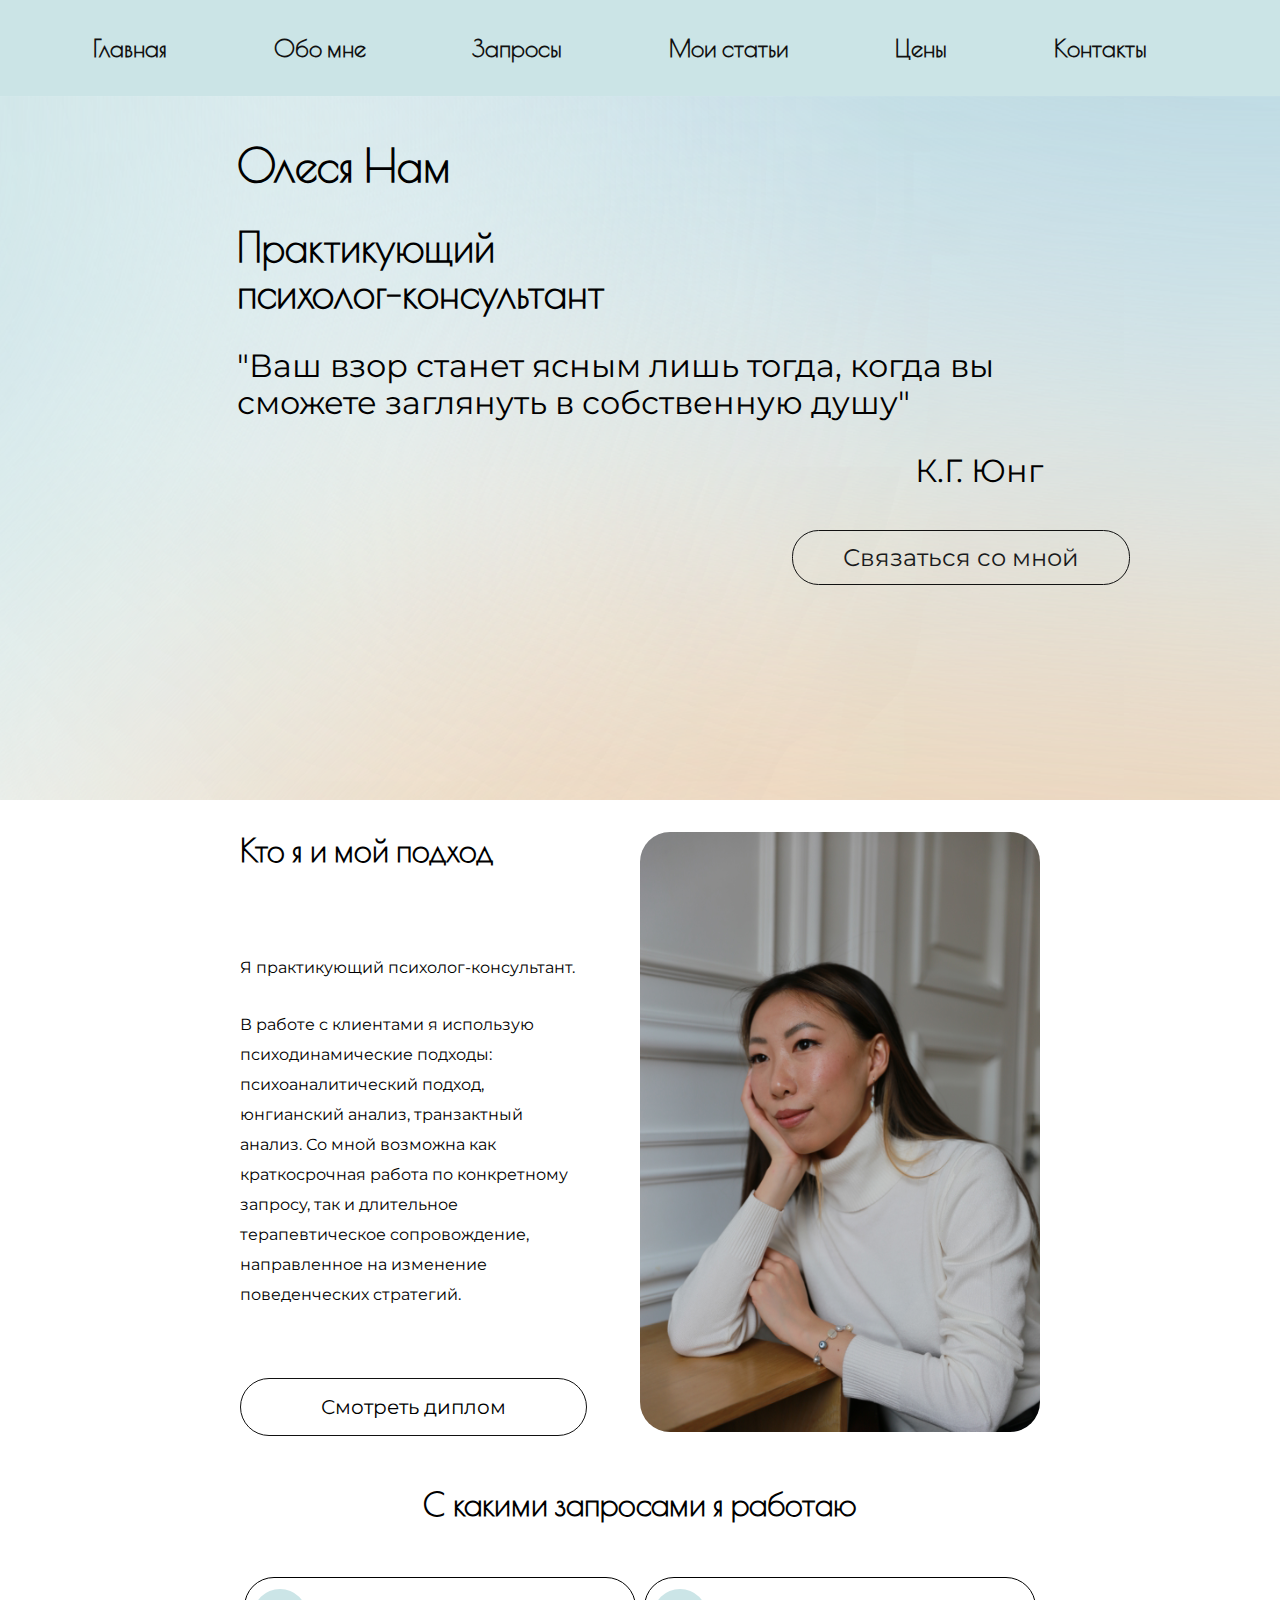
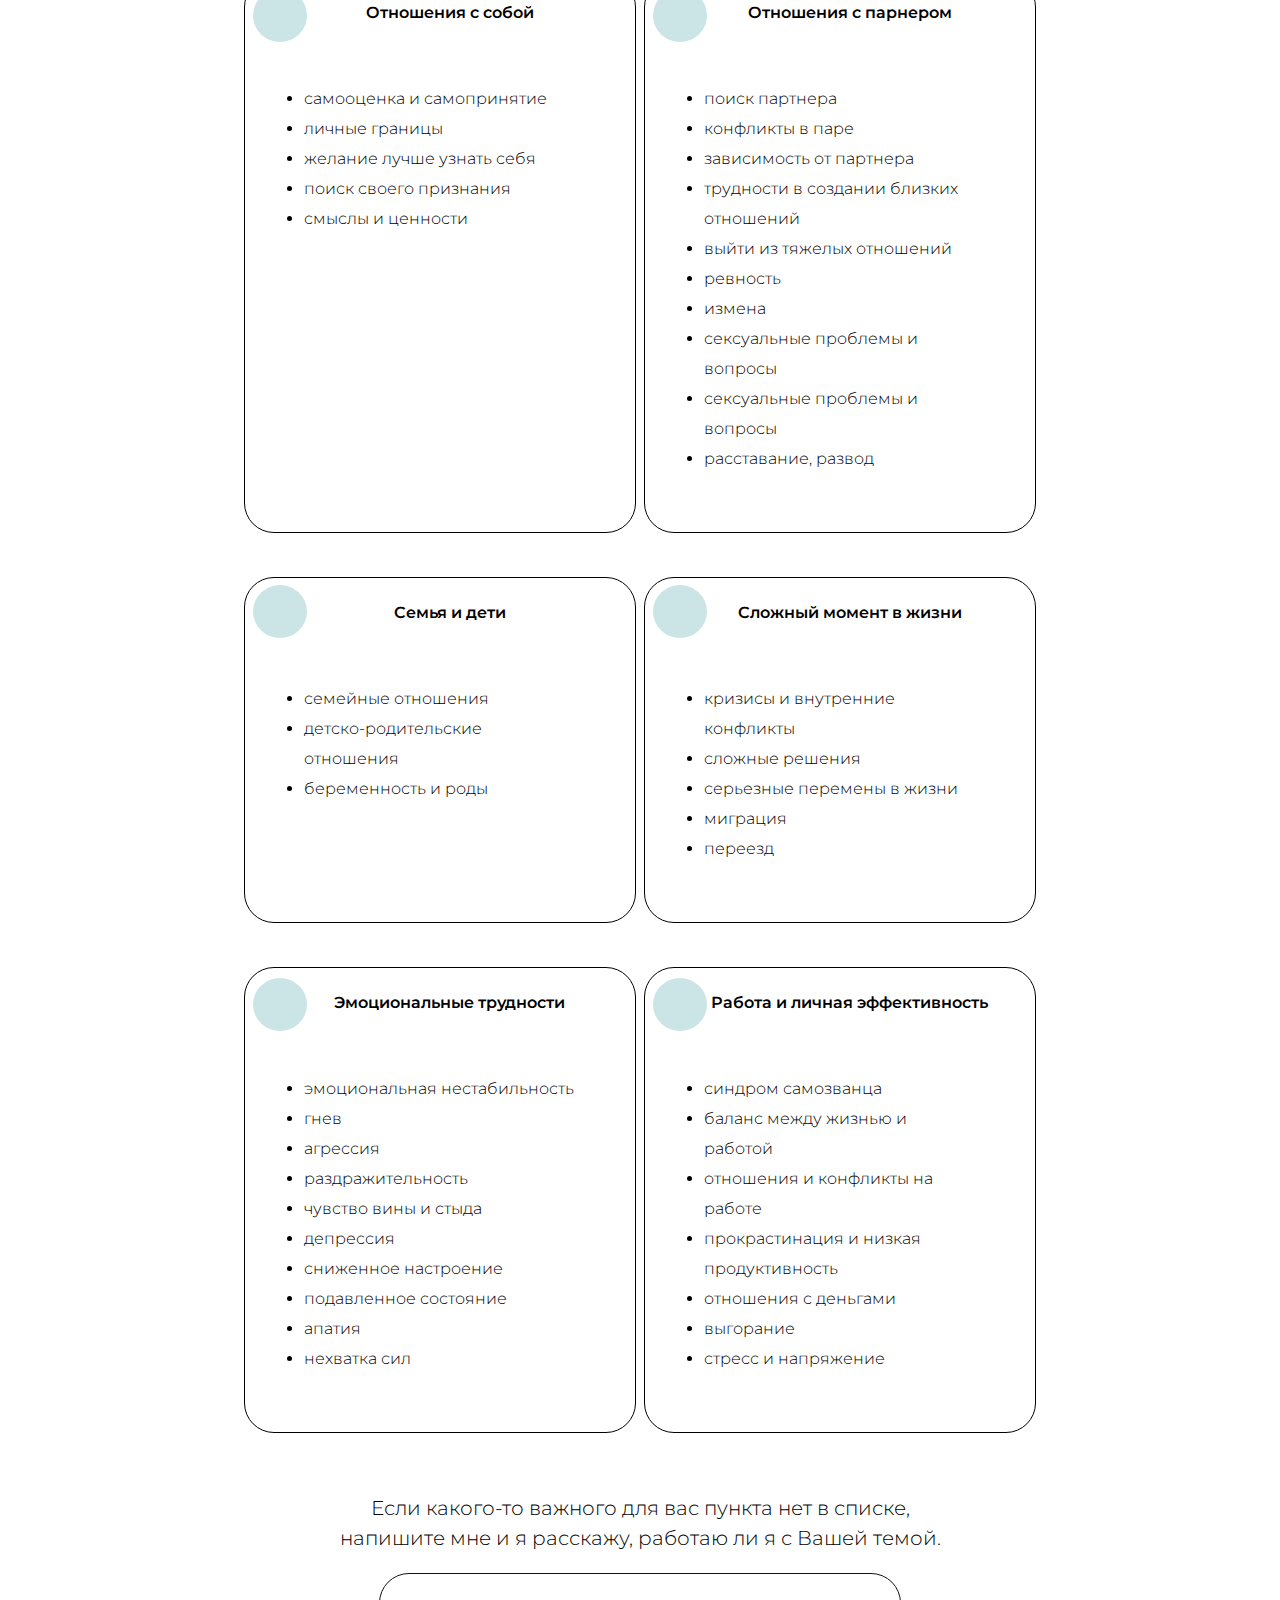
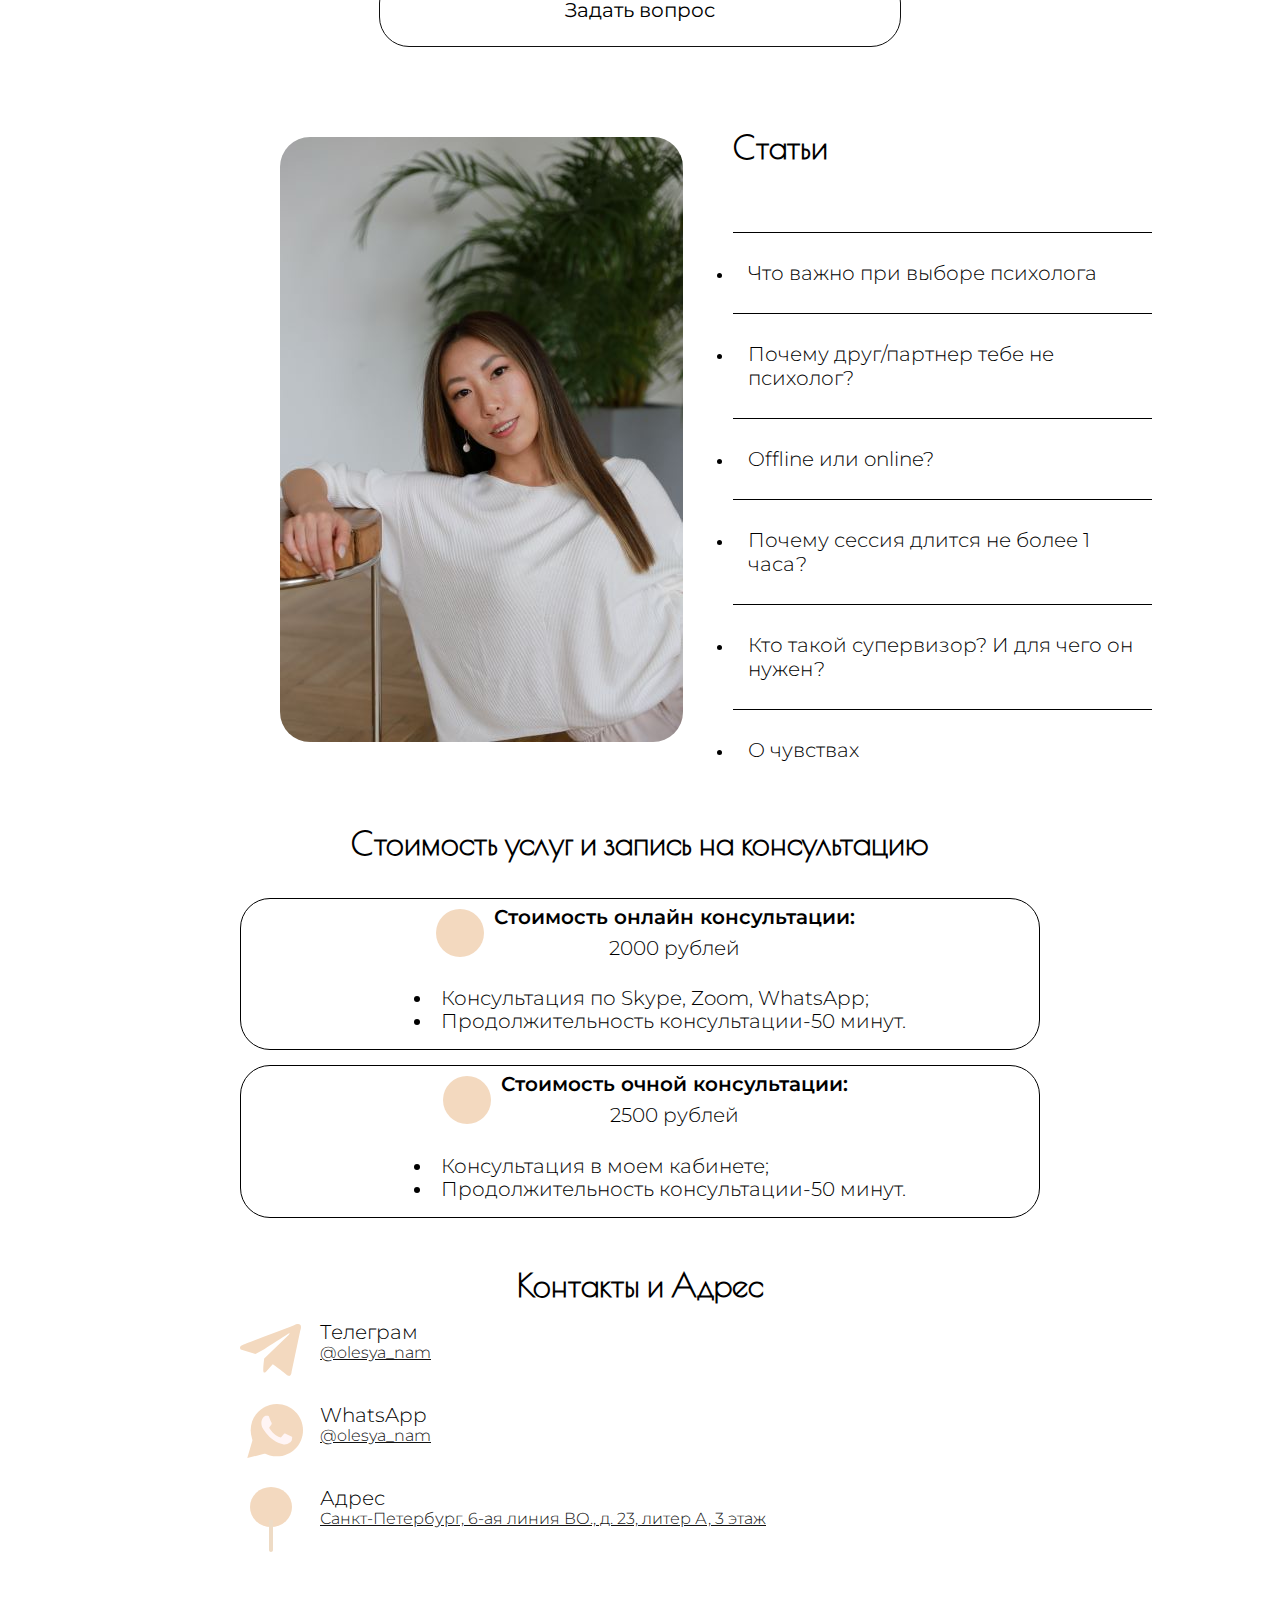
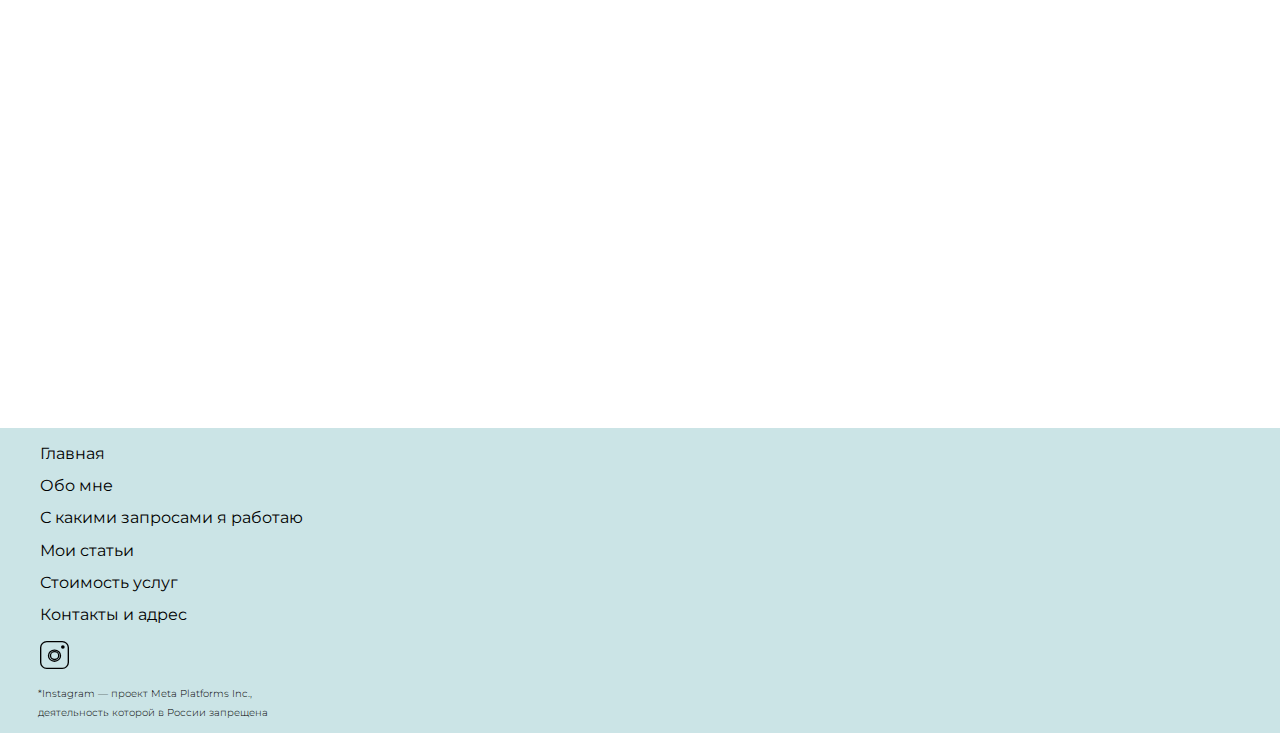
==== commit fb93e38a: "add changes" ====
--- a/index.html
+++ b/index.html
@@ -11,6 +11,7 @@
       crossorigin="anonymous" />
     <link rel="stylesheet" href="assets/styles/normalize.css" />
     <link rel="stylesheet" href="assets/styles/style.css" />
+    <link rel="shortcut icon" href="./assets/images/icon.jpg" type="img/jpg" />
     <link rel="preconnect" href="https://fonts.googleapis.com" />
     <link rel="preconnect" href="https://fonts.gstatic.com" crossorigin />
     <link
@@ -48,46 +49,26 @@
         </label>
         <ul class="menu__box">
           <li>
-            <a class="menu__item menu__item-burg-2" href="#" target="_blank"
-              >главная</a
-            >
+            <a class="menu__item menu__item-burg" href="#">главная</a>
           </li>
           <li>
-            <a
-              class="menu__item menu__item-burg"
-              href="#about_me"
-              target="_blank"
-              >обо мне</a
-            >
+            <a class="menu__item menu__item-burg" href="#about_me">обо мне</a>
           </li>
           <li>
-            <a
-              class="menu__item menu__item-burg"
-              href="#requests"
-              target="_blank"
+            <a class="menu__item menu__item-burg" href="#requests"
               >с какими запросами я работаю</a
             >
           </li>
           <li>
-            <a
-              class="menu__item menu__item-burg"
-              href="#articles"
-              target="_blank"
+            <a class="menu__item menu__item-burg" href="#articles"
               >мои статьи</a
             >
           </li>
           <li>
-            <a class="menu__item menu__item-burg" href="#price" target="_blank"
-              >цены</a
-            >
+            <a class="menu__item menu__item-burg" href="#price">цены</a>
           </li>
           <li>
-            <a
-              class="menu__item menu__item-burg"
-              href="#contacts"
-              target="_blank"
-              >Контакты</a
-            >
+            <a class="menu__item menu__item-burg" href="#contacts">Контакты</a>
           </li>
         </ul>
       </div>
@@ -121,7 +102,7 @@
         <div class="information">
           <h2>Кто я и мой подход</h2>
           <div class="text">
-            <p>Я практикующий психолог-консультант.</p>
+            <p>Я практикующий психолог&dash;консультант.</p>
             <p>
               В работе с клиентами я использую психодинамические подходы:
               психоаналитический подход, юнгианский анализ, транзактный анализ.
@@ -131,7 +112,7 @@
             </p>
           </div>
 
-          <a href="./indexdiplom.html">Смотреть диплом</a>
+          <a href="./indexdiplom.html" target="_blank">Смотреть диплом</a>
         </div>
         <div class="photo">
           <img src="assets/images/IMG_8323.JPG" alt="photo of Lesya" />
--- a/assets/styles/style.css
+++ b/assets/styles/style.css
@@ -1160,6 +1160,10 @@
   position: relative;
 }
 
+.form-accomodation {
+  display: none;
+}
+
 /*Шрифты и оформление формы*/
 [placeholder] {
   font-family: "Montserrat", sans-serif;
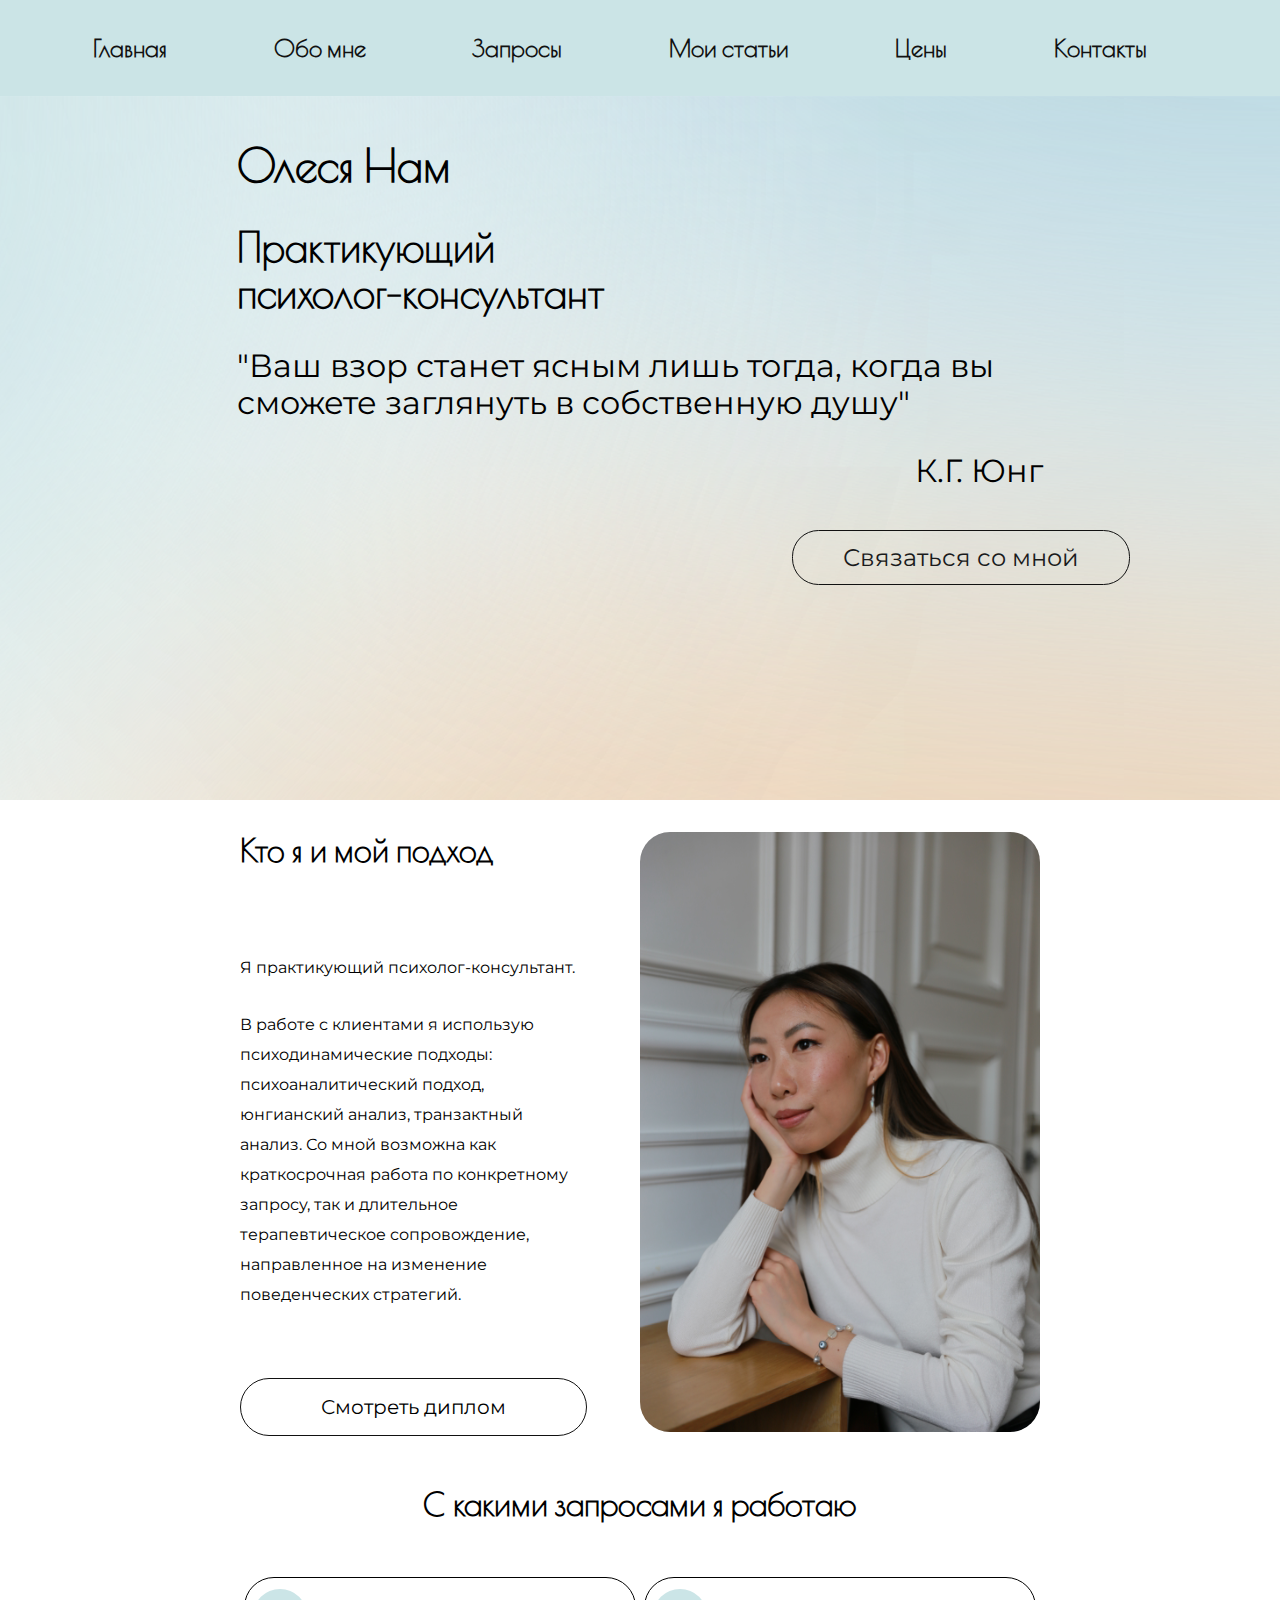
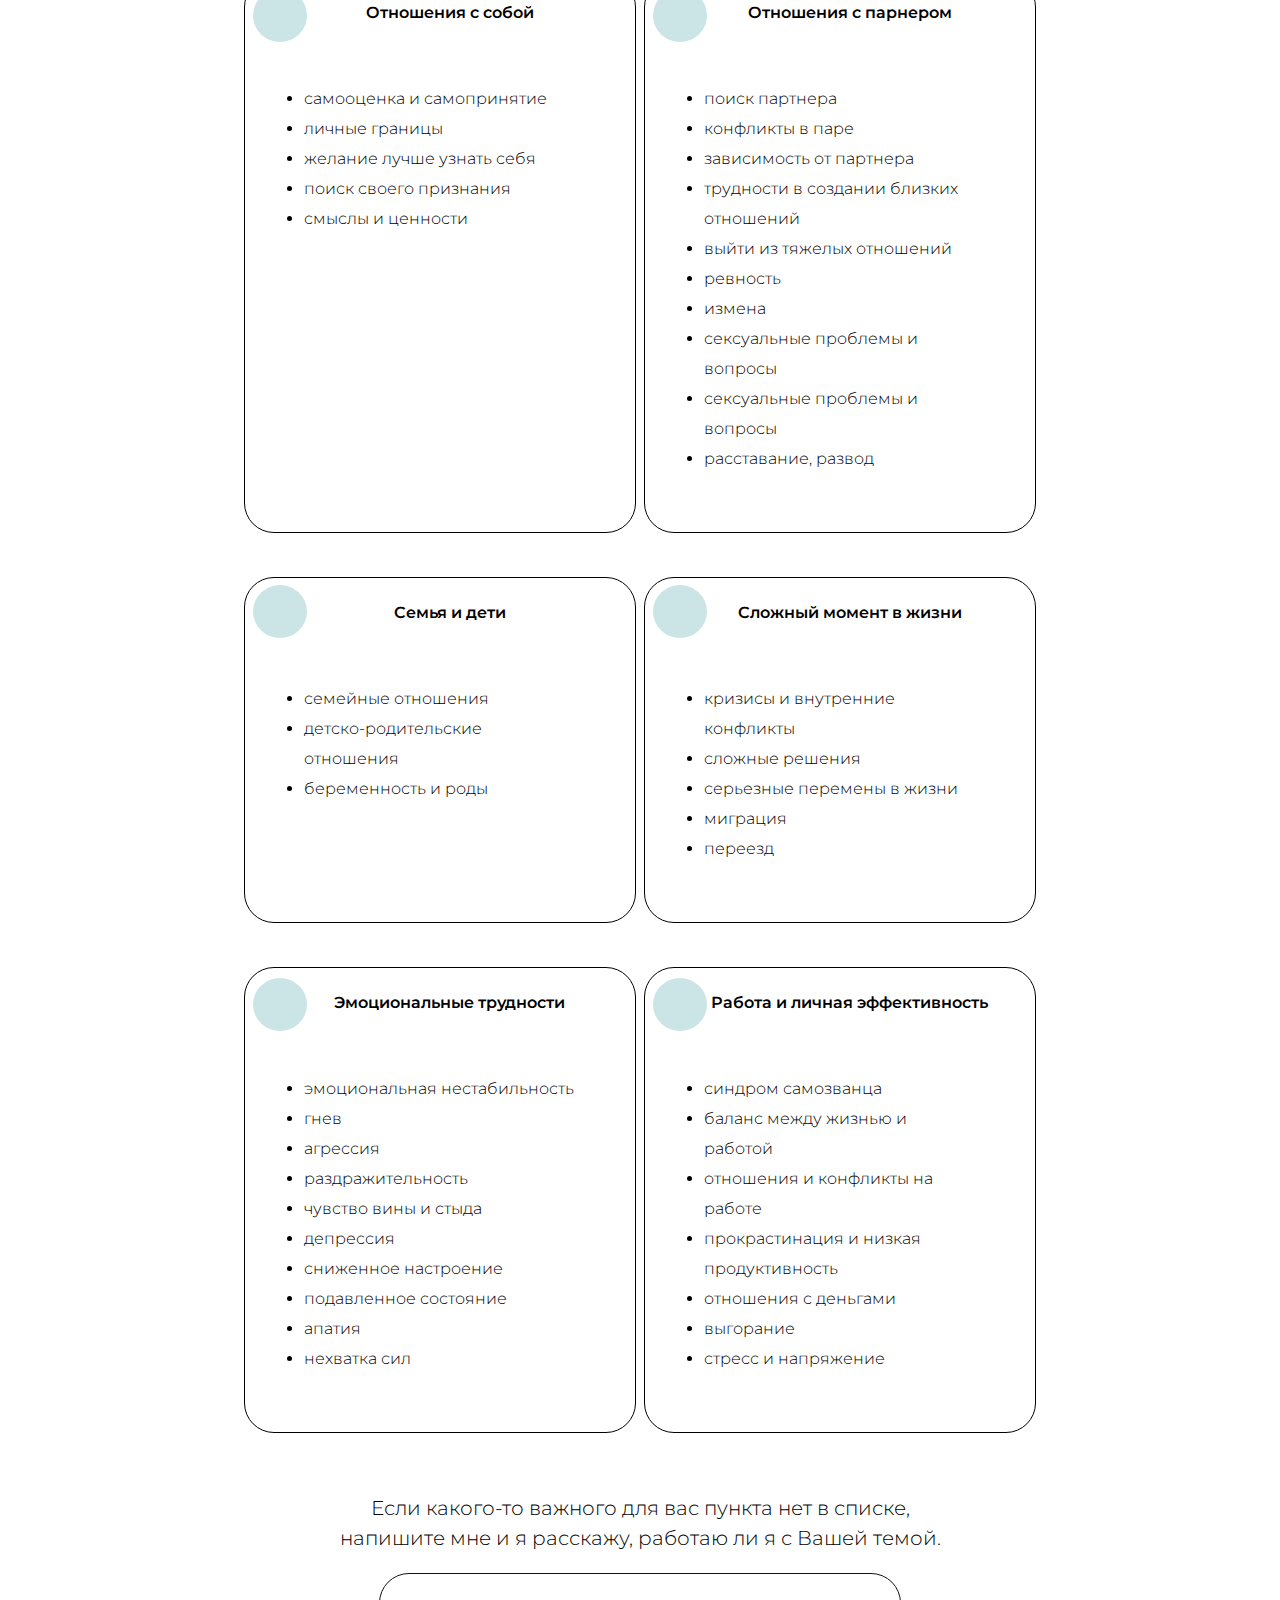
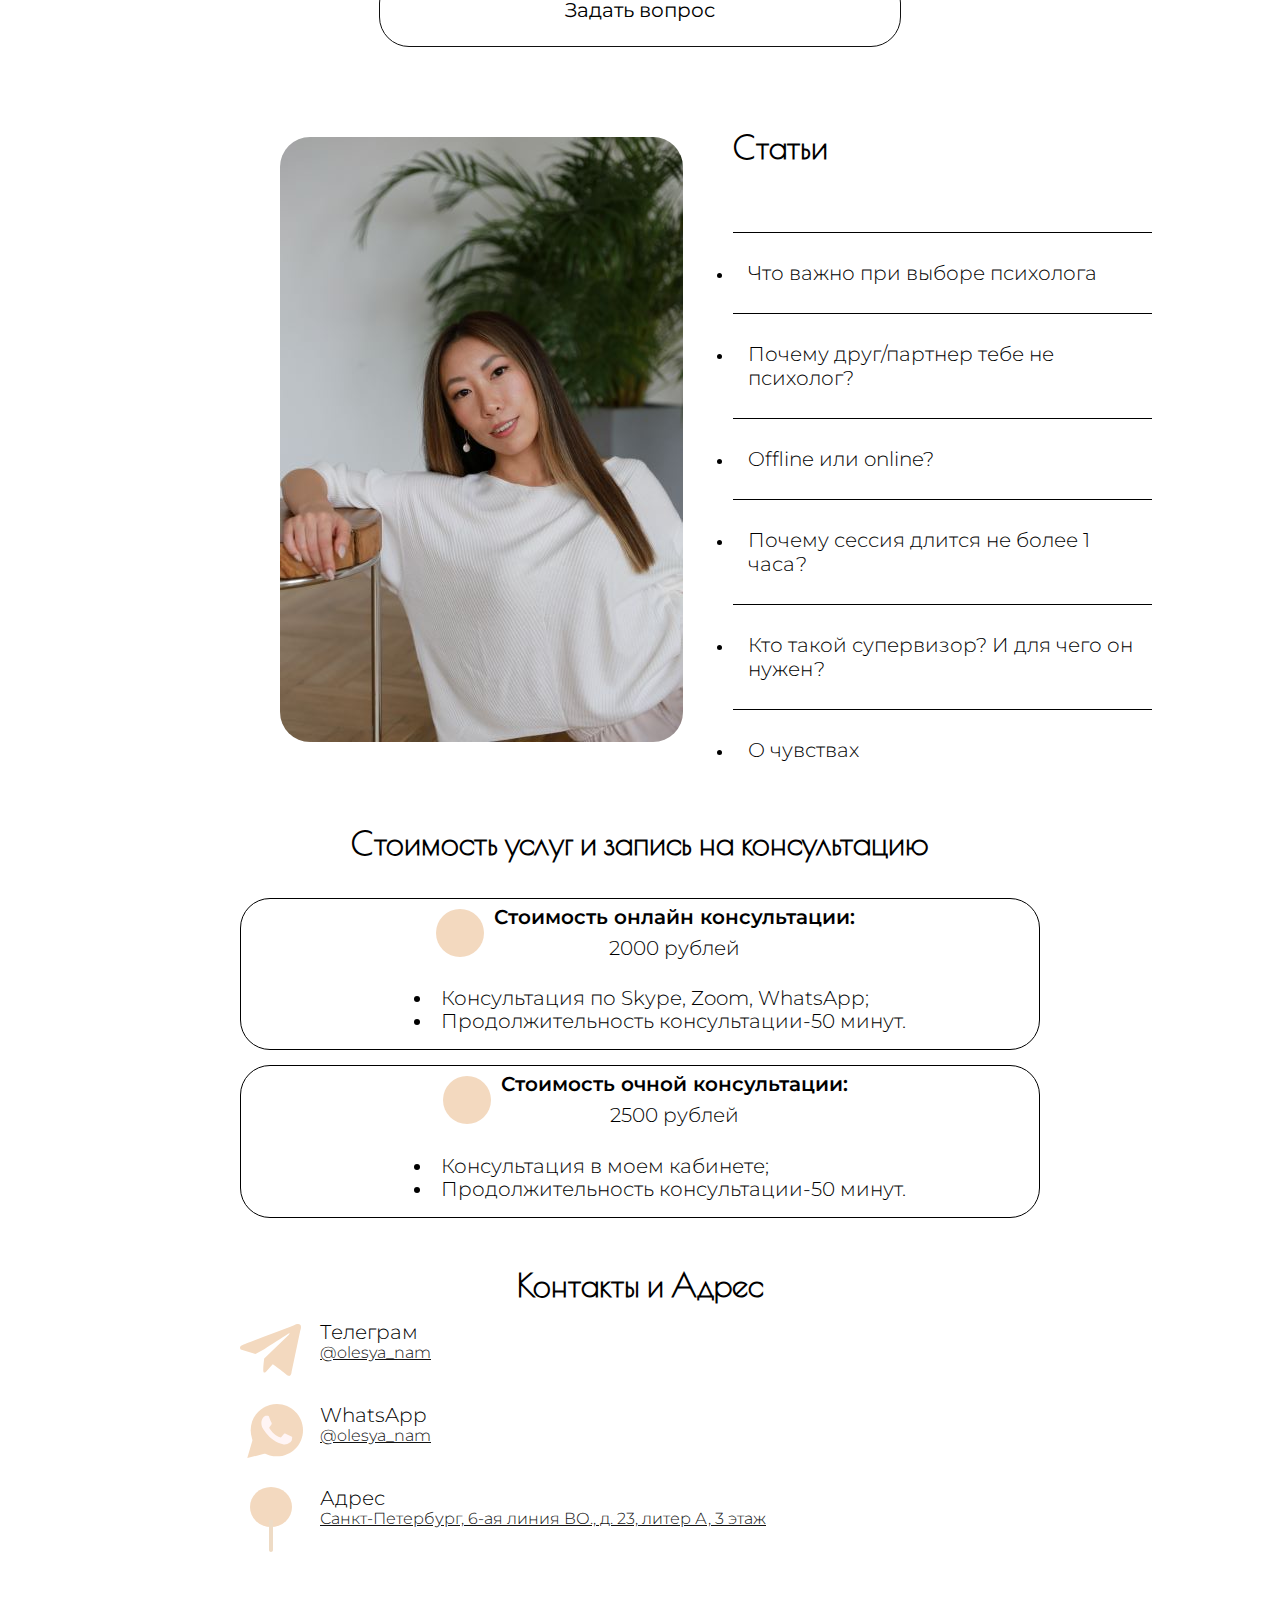
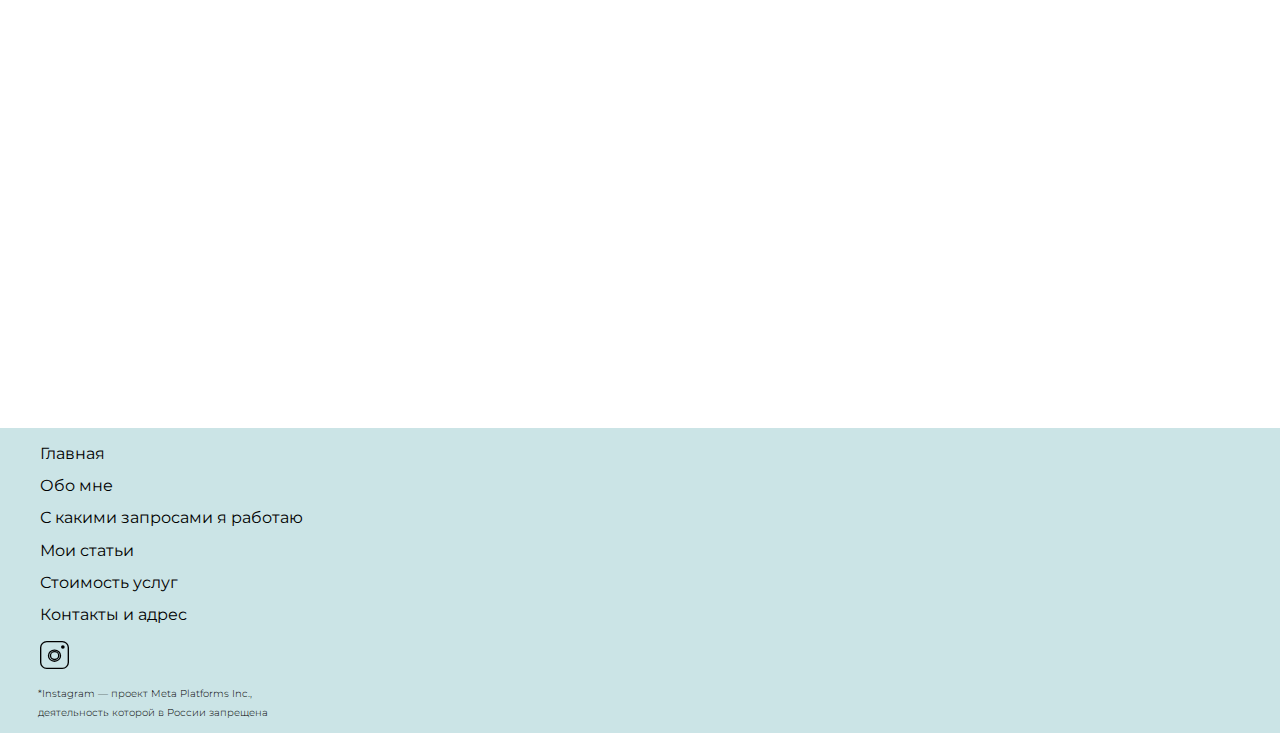
==== commit b7ee340e: "add index.html" ====
--- a/index.html
+++ b/index.html
@@ -78,7 +78,9 @@
           <div class="presentation presentation__name">Олеся Нам</div>
           <div class="presentation presentation__profession">
             <div class="presentation__profession-1">Практикующий</div>
-            <div class="presentation__profession-2">психолог-консультант</div>
+            <div class="presentation__profession-2">
+              психолог&ndash;консультант
+            </div>
           </div>
           <blockquote class="presentation presentation__quote">
             "Ваш взор станет ясным лишь тогда, когда вы сможете заглянуть в
@@ -102,7 +104,7 @@
         <div class="information">
           <h2>Кто я и мой подход</h2>
           <div class="text">
-            <p>Я практикующий психолог&dash;консультант.</p>
+            <p>Я практикующий психолог-консультант.</p>
             <p>
               В работе с клиентами я использую психодинамические подходы:
               психоаналитический подход, юнгианский анализ, транзактный анализ.
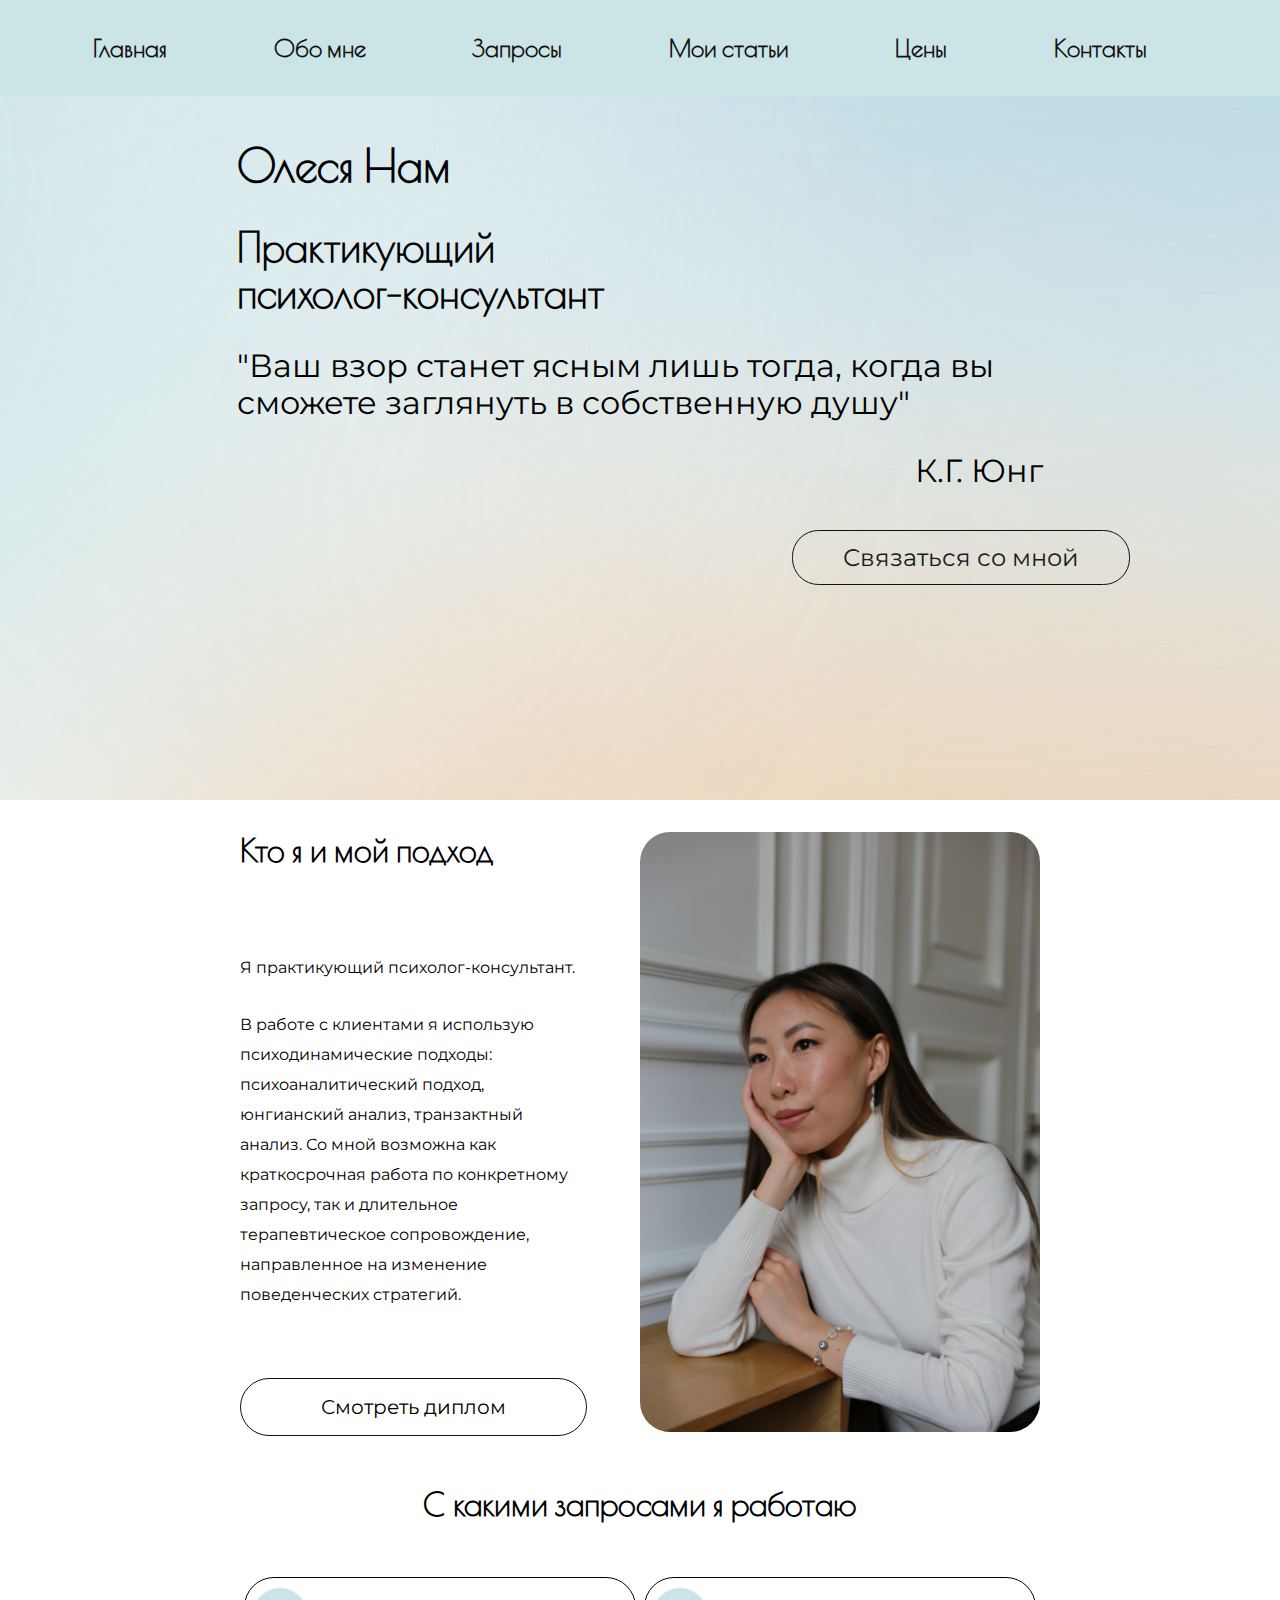
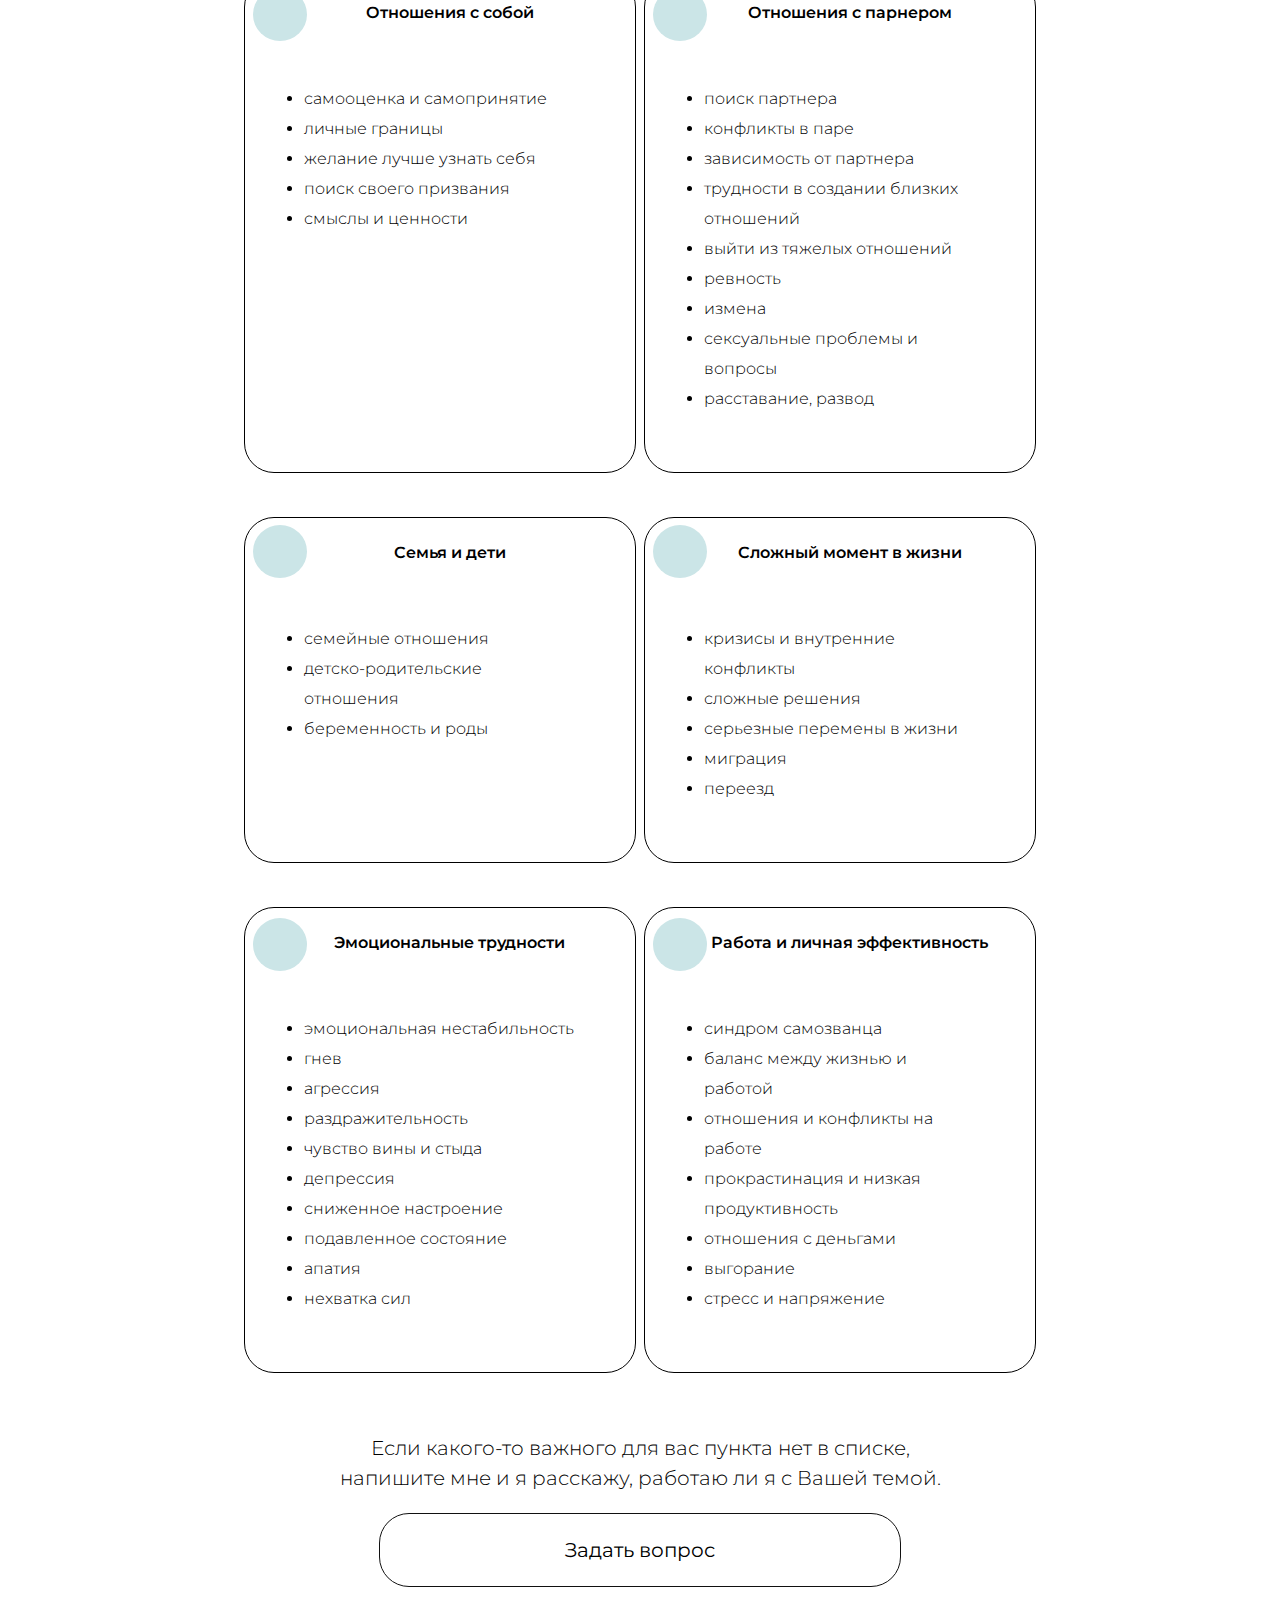
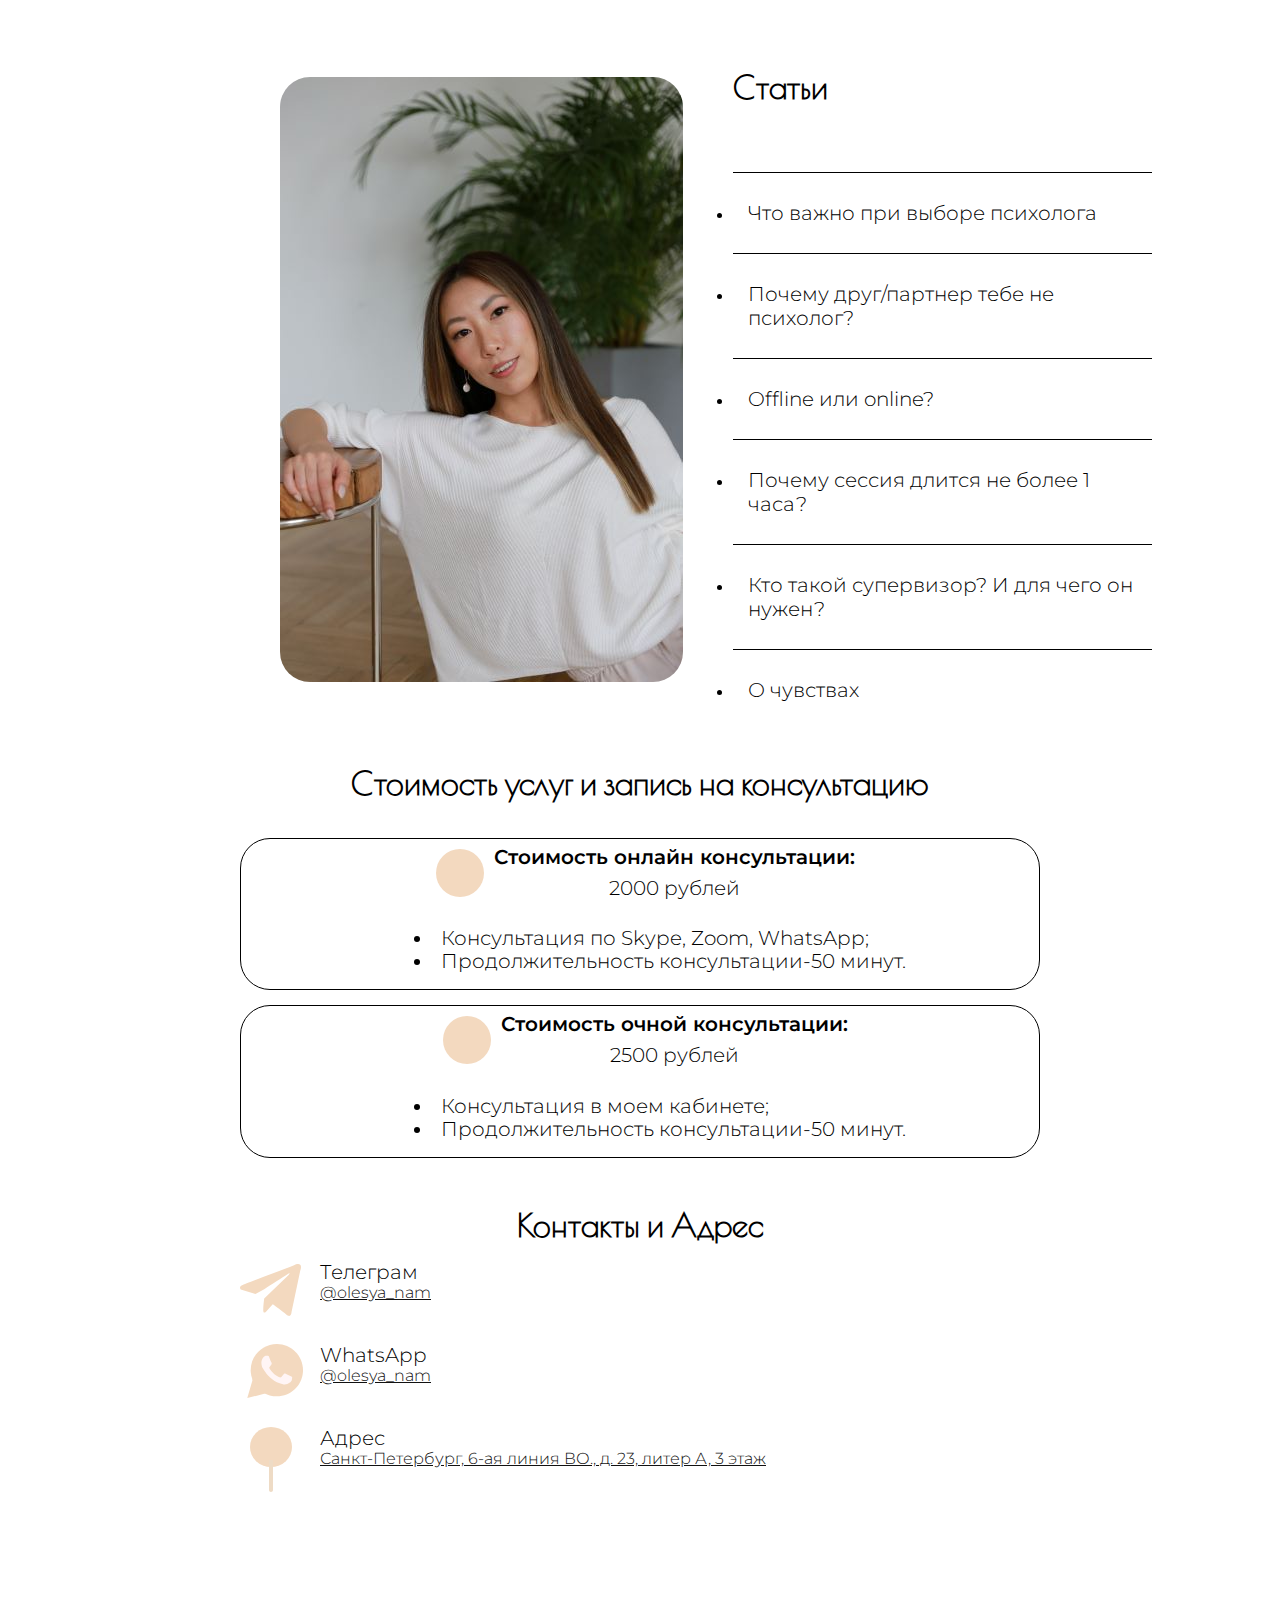
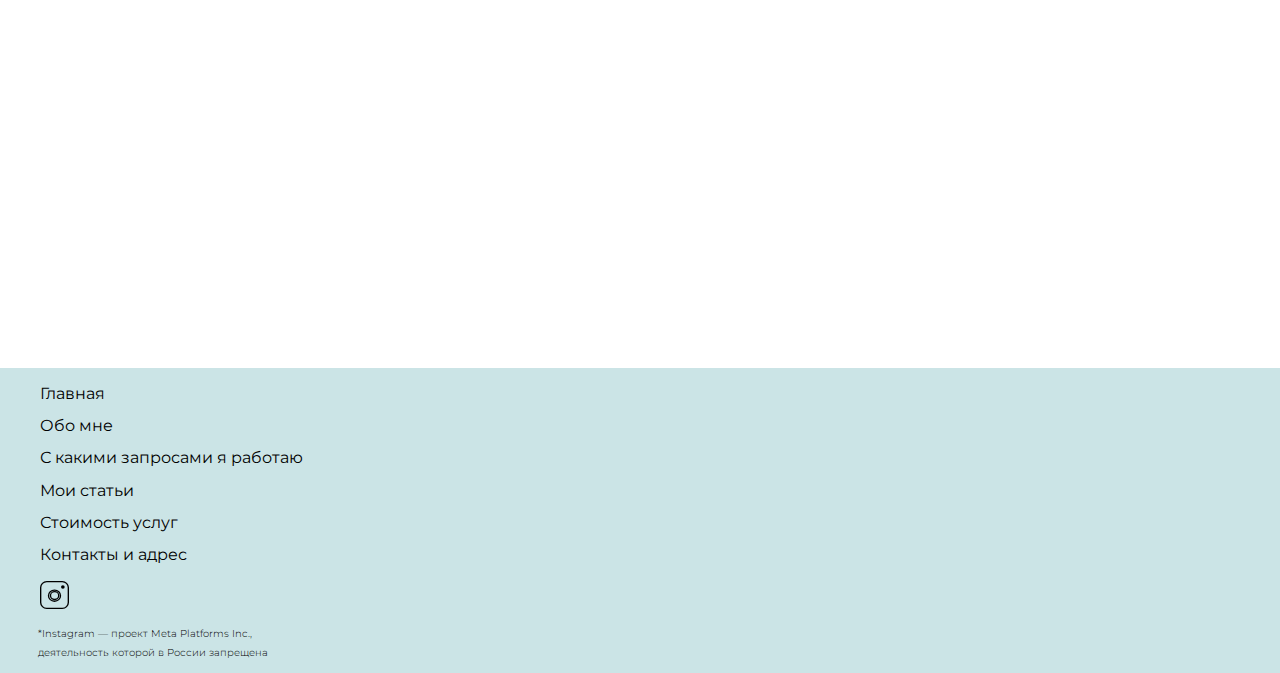
==== commit 64ae0308: "add changes" ====
--- a/index.html
+++ b/index.html
@@ -144,7 +144,7 @@
               <li>самооценка и самопринятие</li>
               <li>личные границы</li>
               <li>желание лучше узнать себя</li>
-              <li>поиск своего признания</li>
+              <li>поиск своего призвания</li>
               <li>смыслы и ценности</li>
             </ul>
           </div>
@@ -168,7 +168,6 @@
               <li>выйти из тяжелых отношений</li>
               <li>ревность</li>
               <li>измена</li>
-              <li>сексуальные проблемы и вопросы</li>
               <li>сексуальные проблемы и вопросы</li>
               <li>расставание, развод</li>
             </ul>
